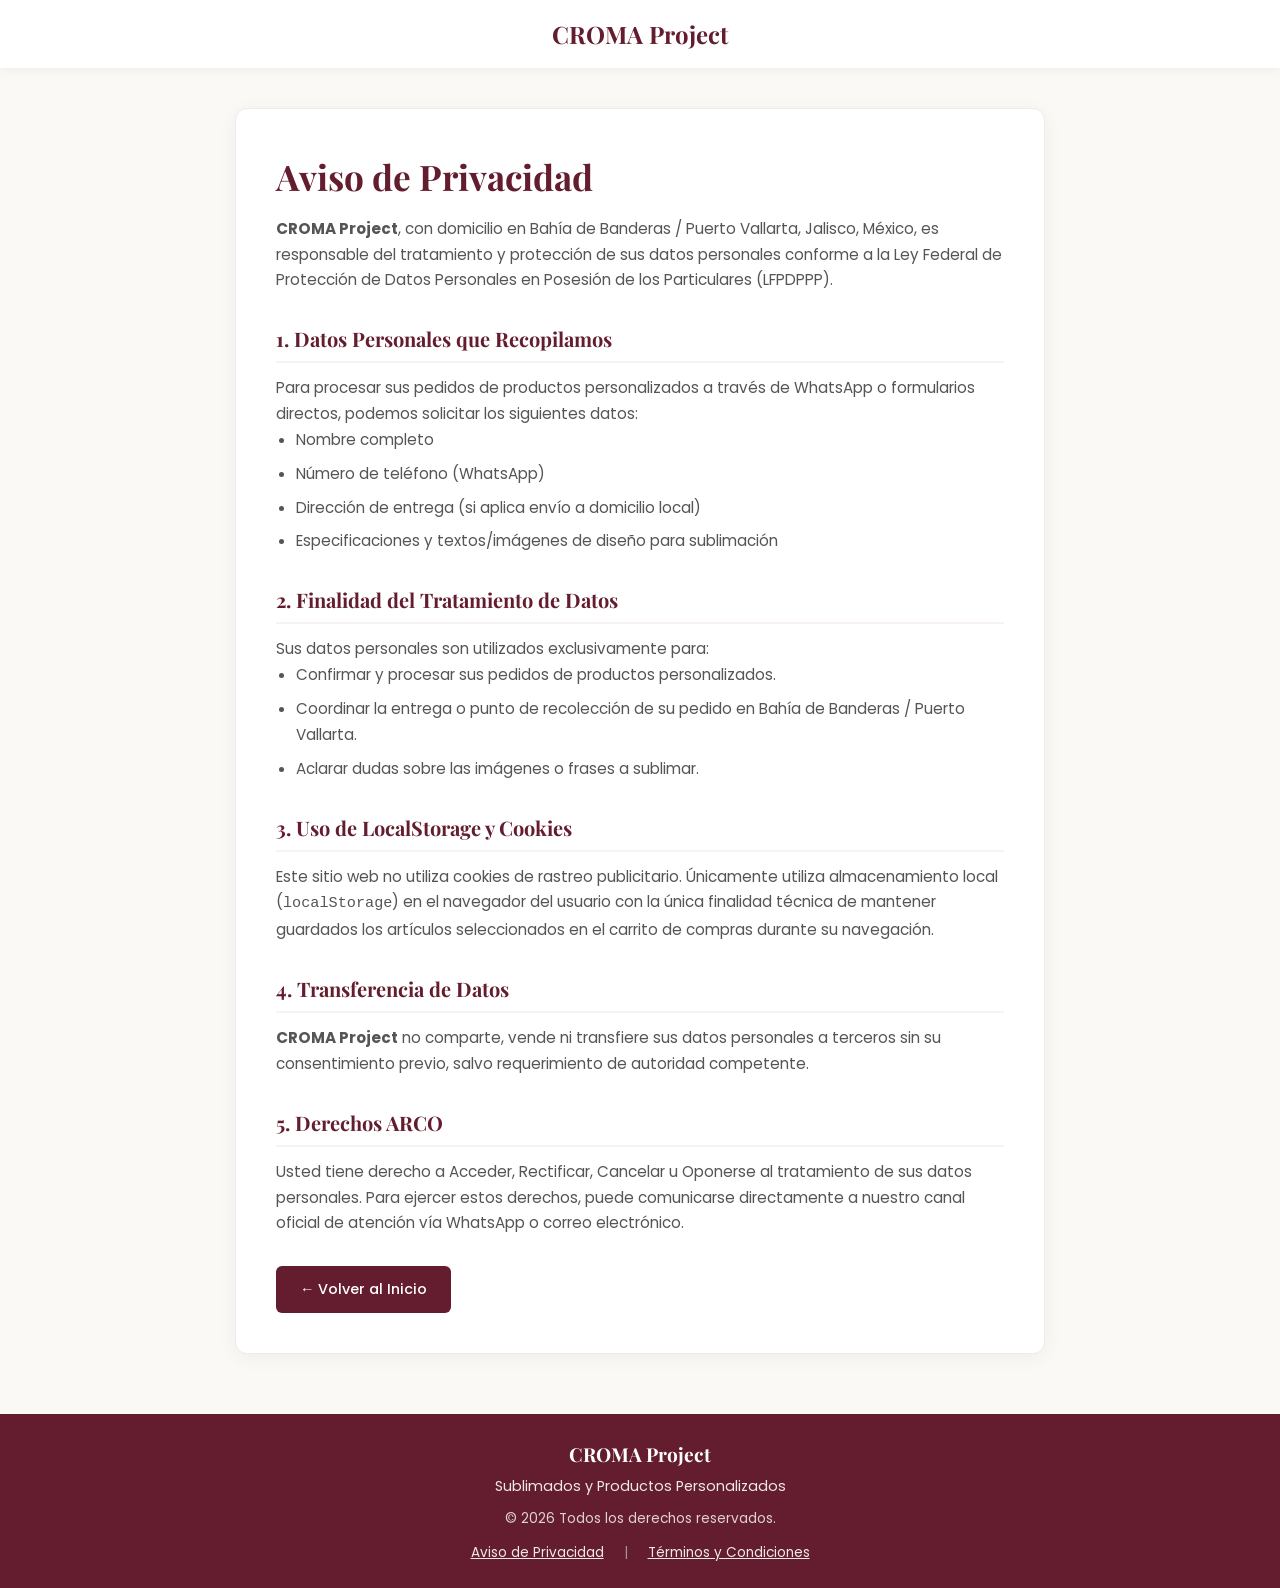
==== aviso-de-privacidad.html @ 40e94e63 "avisos de privacidad, terminos y condiciones" ====
<!DOCTYPE html>
<html lang="es">
<head>
    <meta charset="UTF-8">
    <meta name="viewport" content="width=device-width, initial-scale=1.0">
    <title>Aviso de Privacidad | CROMA Project</title>
    <!-- Google Fonts -->
    <link rel="preconnect" href="https://fonts.googleapis.com">
    <link rel="preconnect" href="https://fonts.gstatic.com" crossorigin>
    <link href="https://fonts.googleapis.com/css2?family=Playfair+Display:wght@600;700&family=Poppins:wght@300;400;500;600&display=swap" rel="stylesheet">
    <link rel="stylesheet" href="assets/css/style.css">
    <style>
        body {
            background-color: #fbf9f6;
            font-family: 'Poppins', sans-serif;
            color: #333333;
            margin: 0;
            padding: 0;
        }

        .header-simple {
            background-color: #ffffff;
            padding: 15px 0;
            box-shadow: 0 2px 10px rgba(0,0,0,0.05);
            text-align: center;
        }

        .header-simple h2 {
            font-family: 'Playfair Display', serif;
            color: #631d2e;
            margin: 0;
            font-size: 1.5rem;
        }

        .legal-wrapper {
            max-width: 850px;
            margin: 40px auto;
            padding: 0 20px;
        }

        .legal-card {
            background: #ffffff;
            border-radius: 12px;
            padding: 40px;
            box-shadow: 0 4px 20px rgba(0, 0, 0, 0.05);
            border: 1px solid #f0eaea;
        }

        .legal-card h1 {
            font-family: 'Playfair Display', serif;
            color: #631d2e;
            font-size: 2.2rem;
            margin-top: 0;
            margin-bottom: 10px;
        }

        .legal-card h3 {
            font-family: 'Playfair Display', serif;
            color: #631d2e;
            font-size: 1.25rem;
            margin-top: 30px;
            margin-bottom: 12px;
            border-bottom: 2px solid #f9f2f3;
            padding-bottom: 6px;
        }

        .legal-card p, .legal-card li {
            font-size: 0.95rem;
            line-height: 1.7;
            color: #555555;
        }

        .legal-card ul {
            padding-left: 20px;
            margin-bottom: 20px;
        }

        .legal-card li {
            margin-bottom: 8px;
        }

        .btn-back {
            display: inline-block;
            margin-top: 30px;
            background-color: #631d2e;
            color: #ffffff;
            padding: 12px 24px;
            border-radius: 6px;
            text-decoration: none;
            font-weight: 500;
            font-size: 0.9rem;
            transition: all 0.3s ease;
        }

        .btn-back:hover {
            background-color: #4a1522;
            transform: translateY(-2px);
            box-shadow: 0 4px 12px rgba(99, 29, 46, 0.2);
        }

        footer {
            background-color: #631d2e;
            color: #ffffff;
            text-align: center;
            padding: 25px 15px;
            margin-top: 60px;
        }
    </style>
</head>
<body>

    <!-- Encabezado -->
    <header class="header-simple">
        <h2>CROMA Project</h2>
    </header>

    <!-- Tarjeta Principal de Contenido Legal -->
    <div class="legal-wrapper">
        <div class="legal-card">
            <h1>Aviso de Privacidad</h1>
            <p><strong>CROMA Project</strong>, con domicilio en Bahía de Banderas / Puerto Vallarta, Jalisco, México, es responsable del tratamiento y protección de sus datos personales conforme a la Ley Federal de Protección de Datos Personales en Posesión de los Particulares (LFPDPPP).</p>

            <h3>1. Datos Personales que Recopilamos</h3>
            <p>Para procesar sus pedidos de productos personalizados a través de WhatsApp o formularios directos, podemos solicitar los siguientes datos:</p>
            <ul>
                <li>Nombre completo</li>
                <li>Número de teléfono (WhatsApp)</li>
                <li>Dirección de entrega (si aplica envío a domicilio local)</li>
                <li>Especificaciones y textos/imágenes de diseño para sublimación</li>
            </ul>

            <h3>2. Finalidad del Tratamiento de Datos</h3>
            <p>Sus datos personales son utilizados exclusivamente para:</p>
            <ul>
                <li>Confirmar y procesar sus pedidos de productos personalizados.</li>
                <li>Coordinar la entrega o punto de recolección de su pedido en Bahía de Banderas / Puerto Vallarta.</li>
                <li>Aclarar dudas sobre las imágenes o frases a sublimar.</li>
            </ul>

            <h3>3. Uso de LocalStorage y Cookies</h3>
            <p>Este sitio web no utiliza cookies de rastreo publicitario. Únicamente utiliza almacenamiento local (<code>localStorage</code>) en el navegador del usuario con la única finalidad técnica de mantener guardados los artículos seleccionados en el carrito de compras durante su navegación.</p>

            <h3>4. Transferencia de Datos</h3>
            <p><strong>CROMA Project</strong> no comparte, vende ni transfiere sus datos personales a terceros sin su consentimiento previo, salvo requerimiento de autoridad competente.</p>

            <h3>5. Derechos ARCO</h3>
            <p>Usted tiene derecho a Acceder, Rectificar, Cancelar u Oponerse al tratamiento de sus datos personales. Para ejercer estos derechos, puede comunicarse directamente a nuestro canal oficial de atención vía WhatsApp o correo electrónico.</p>

            <a href="index.html" class="btn-back">← Volver al Inicio</a>
        </div>
    </div>

    <!-- Pie de página -->
    <footer>
        <div style="max-width: 1200px; margin: 0 auto;">
            <h3 style="margin: 0 0 5px 0; font-family: 'Playfair Display', serif; font-size: 1.2rem; color: #ffffff;">CROMA Project</h3>
            <p style="margin: 0 0 10px 0; font-size: 0.9rem; opacity: 0.9;">Sublimados y Productos Personalizados</p>
            <p style="margin: 0 0 12px 0; font-size: 0.85rem; opacity: 0.8;">© 2026 Todos los derechos reservados.</p>

            <div style="display: flex; justify-content: center; gap: 20px; font-size: 0.85rem;">
                <a href="aviso-de-privacidad.html" style="color: #ffffff; text-decoration: underline; opacity: 0.9;">Aviso de Privacidad</a>
                <span style="opacity: 0.5;">|</span>
                <a href="terminos-y-condiciones.html" style="color: #ffffff; text-decoration: underline; opacity: 0.9;">Términos y Condiciones</a>
            </div>
        </div>
    </footer>

</body>
</html>
---- assets/css/style.css ----
/* RESET BÁSICO Y VARIABLES */
* {
    margin: 0;
    padding: 0;
    box-sizing: border-box;
}

:root {
    --primary-color: #6B1D2F;
    --secondary-color: #F8F5F0;
    --text-color: #2C2C2C;
    --card-bg: #FFFFFF;
    --accent-color: #4A1320;
}

body {
    font-family: 'Poppins', sans-serif;
    background-color: var(--secondary-color);
    color: var(--text-color);
    line-height: 1.6;
    overflow-x: hidden;
}

h1, h2, h3 {
    font-family: 'Playfair Display', serif;
    color: var(--primary-color);
}

/* HEADER */
.main-header {
    background-color: #FFFFFF;
    box-shadow: 0 2px 10px rgba(0, 0, 0, 0.05);
    position: sticky;
    top: 0;
    z-index: 100;
}

.header-container {
    max-width: 1300px;
    margin: 0 auto;
    padding: 12px 20px;
    display: flex;
    justify-content: space-between;
    align-items: center;
}

.logo-img {
    height: 48px;
    width: auto;
}

.main-nav ul {
    display: flex;
    list-style: none;
    gap: 25px;
}

.main-nav a {
    text-decoration: none;
    color: var(--text-color);
    font-weight: 500;
    font-size: 0.95rem;
    transition: color 0.3s;
}

.main-nav a:hover {
    color: var(--primary-color);
}

.header-right {
    display: flex;
    align-items: center;
    gap: 20px;
}

/* BUSCADOR ESTILO AMERICAN EAGLE */
.ae-search-box {
    display: flex;
    align-items: center;
    position: relative;
    border-bottom: 1px solid #777;
    padding: 2px 5px;
}

.ae-search-box .search-icon {
    font-size: 0.85rem;
    color: #555;
    margin-right: 6px;
}

.ae-search-box input {
    border: none;
    background: transparent;
    outline: none;
    font-size: 0.9rem;
    width: 110px;
    transition: width 0.3s ease;
}

.ae-search-box input:focus {
    width: 160px;
}

.btn-cart {
    background-color: var(--primary-color);
    color: #FFFFFF;
    border: none;
    padding: 8px 16px;
    border-radius: 20px;
    cursor: pointer;
    font-weight: 600;
    font-size: 0.85rem;
    transition: background-color 0.3s;
}

.btn-cart:hover {
    background-color: var(--accent-color);
}

/* CARRUSEL HORIZONTAL A PANTALLA COMPLETA */
.banner-carousel {
    position: relative;
    width: 100vw;
    margin-left: calc(-50vw + 50%);
    margin-right: calc(-50vw + 50%);
    background-color: #FAF6F5;
    height: 460px;
    overflow: hidden;
}

.carousel-track-container {
    width: 100%;
    max-width: 1200px; /* Ancho máximo para que no se estire infinito en pantallas grandes */
    margin: 0 auto;
    overflow: hidden;
    position: relative;
}

.carousel-track {
    display: flex;
    transition: transform 0.5s ease-in-out;
    padding: 0;
    margin: 0;
    list-style: none;
}

.carousel-slide {
    min-width: 100%;
    box-sizing: border-box;
    display: flex;
    justify-content: center;
    align-items: center;
}

.carousel-slide img {
    width: 100%;
    height: auto;
    max-height: 480px; /* Controla la altura máxima para que no ocupe toda la pantalla */
    object-fit: contain; /* Muestra la imagen completa sin recortar los bordes */
    display: block;
}

.carousel-arrow {
    position: absolute;
    top: 50%;
    transform: translateY(-50%);
    background: rgba(255, 255, 255, 0.8);
    color: var(--primary-color);
    border: none;
    width: 45px;
    height: 45px;
    border-radius: 50%;
    font-size: 1.2rem;
    cursor: pointer;
    z-index: 10;
    box-shadow: 0 4px 10px rgba(0,0,0,0.15);
    transition: all 0.3s ease;
}

.carousel-arrow:hover {
    background: var(--primary-color);
    color: #FFF;
}

.carousel-arrow.prev { left: 25px; }
.carousel-arrow.next { right: 25px; }

/* BANNER DE FRASE PROMOCIONAL */
.quote-banner {
    text-align: center;
    padding: 40px 20px 20px 20px;
    background-color: var(--secondary-color);
    display: flex;
    justify-content: center;
    align-items: center;
    width: 100%;
}

.quote-container {
    max-width: 1050px;
    width: 100%;
    margin: 0 auto;
}

.quote-serif {
    font-family: 'Playfair Display', serif;
    font-size: 2.1rem;
    font-weight: 600;
    color: var(--primary-color);
    line-height: 1.4;
    margin: 0;
}

.highlight-pink {
    background-color: #FFB3CB;
    color: var(--primary-color);
    padding: 3px 18px;
    border-radius: 25px;
    display: inline-block;
    font-style: italic;
    margin-left: 5px;
}

.quote-handwriting-wrapper {
    margin-top: 15px;
}

.quote-handwriting {
    font-family: 'Caveat', cursive;
    font-size: 3.6rem;
    font-weight: 700;
    color: var(--primary-color);
    position: relative;
    display: inline-block;
    line-height: 1;
}

.underline-brush {
    display: block;
    width: 115%;
    height: 4px;
    background-color: #E85D75;
    border-radius: 4px;
    margin: 6px auto 0 -7.5%;
    transform: rotate(-1.5deg);
}

/* CATÁLOGO DE PRODUCTOS */
.catalog {
    max-width: 1200px;
    margin: 40px auto;
    padding: 0 20px;
}

.catalog h2 {
    text-align: center;
    font-size: 2rem;
    margin-bottom: 30px;
}

.products-grid {
    display: grid;
    grid-template-columns: repeat(auto-fit, minmax(280px, 1fr));
    gap: 30px;
}

.product-card {
    background-color: var(--card-bg);
    border-radius: 12px;
    padding: 20px;
    box-shadow: 0 4px 15px rgba(0, 0, 0, 0.05);
    display: flex;
    flex-direction: column;
    justify-content: space-between;
}

.product-img {
    width: 100%;
    height: 220px;
    object-fit: contain;
    background-color: #F9F9F9;
    padding: 10px;
    border-radius: 8px;
    margin-bottom: 15px;
}

.product-card h3 {
    font-size: 1.1rem;
    margin-bottom: 5px;
}

.product-price {
    font-weight: 600;
    color: var(--primary-color);
    margin-bottom: 15px;
}

.form-group {
    margin-bottom: 10px;
}

.form-group label {
    display: block;
    font-size: 0.8rem;
    margin-bottom: 3px;
}

.form-group select,
.form-group input {
    width: 100%;
    padding: 7px;
    border: 1px solid #DDD;
    border-radius: 6px;
    font-family: inherit;
    font-size: 0.85rem;
}

.btn-add {
    background-color: var(--primary-color);
    color: #FFFFFF;
    border: none;
    padding: 10px;
    border-radius: 6px;
    width: 100%;
    cursor: pointer;
    font-weight: 600;
    margin-top: 10px;
    transition: background-color 0.3s;
}

.btn-add:hover {
    background-color: var(--accent-color);
}

/* SECCIÓN DE BOTONES INFORMATIVOS (FINAL DE PÁGINA) */
.info-buttons-section {
    width: 100%;
    padding: 30px 20px 50px 20px;
    background-color: var(--secondary-color);
    border-top: 1px solid rgba(0, 0, 0, 0.05);
}

.info-buttons-container {
    max-width: 1200px;
    margin: 0 auto;
    display: flex;
    justify-content: center;
    align-items: center;
    gap: 20px;
    flex-wrap: wrap;
}

.info-btn {
    flex: 1;
    min-width: 250px;
    max-width: 380px;
    background-color: #F8F8F8;
    border: 1px solid #EAEAEA;
    border-radius: 10px;
    padding: 16px 20px;
    display: flex;
    align-items: center;
    justify-content: center;
    gap: 12px;
    text-decoration: none;
    color: #222222;
    font-family: 'Poppins', sans-serif;
    font-size: 0.92rem;
    font-weight: 600;
    box-shadow: 0 2px 5px rgba(0,0,0,0.02);
    transition: all 0.3s ease;
}

.info-btn:hover {
    background-color: #FFFFFF;
    border-color: var(--primary-color);
    box-shadow: 0 4px 12px rgba(0,0,0,0.08);
    transform: translateY(-2px);
    color: var(--primary-color);
}

.info-btn .btn-icon {
    font-size: 1.2rem;
}

/* MODAL Y TOAST */
.modal {
    display: none;
    position: fixed;
    top: 0; left: 0; width: 100%; height: 100%;
    background-color: rgba(0, 0, 0, 0.5);
    justify-content: center; align-items: center;
    z-index: 1000;
}

.modal-content {
    background-color: #FFFFFF;
    padding: 30px;
    border-radius: 12px;
    width: 90%; max-width: 500px;
    position: relative;
    max-height: 80vh; overflow-y: auto;
}

.close-btn {
    position: absolute; top: 15px; right: 20px;
    font-size: 1.5rem; cursor: pointer;
}

.cart-item {
    display: flex; justify-content: space-between; align-items: center;
    padding: 10px 0; border-bottom: 1px solid #EEE;
}

.btn-remove {
    background-color: #E74C3C; color: white; border: none;
    padding: 4px 8px; border-radius: 4px; cursor: pointer;
}

.cart-total { margin: 20px 0; text-align: right; }

.btn-whatsapp {
    background-color: #25D366; color: white; border: none;
    width: 100%; padding: 12px; border-radius: 6px;
    font-weight: 600; cursor: pointer; font-size: 1rem;
}

.toast {
    visibility: hidden; min-width: 280px;
    background-color: var(--primary-color); color: #fff;
    text-align: center; border-radius: 8px; padding: 14px 20px;
    position: fixed; z-index: 2000; right: 20px; bottom: 30px;
    font-size: 0.95rem; font-weight: 600;
    box-shadow: 0 4px 12px rgba(0,0,0,0.2); opacity: 0;
    transition: all 0.3s ease;
}

.toast.show { visibility: visible; opacity: 1; bottom: 40px; }

/* FOOTER */
.main-footer {
    background-color: var(--primary-color);
    color: #FFFFFF; text-align: center;
    padding: 25px 20px;
}

.main-footer h3 { color: #FFFFFF; margin-bottom: 5px; }

/* RESPONSIVO */
@media (max-width: 850px) {
    .quote-serif { font-size: 1.5rem; }
    .quote-handwriting { font-size: 2.8rem; }
    .info-buttons-container { flex-direction: column; gap: 12px; }
    .info-btn { width: 100%; max-width: 100%; }
}
@media (max-width: 850px) {
    .product-detail-layout {
        grid-template-columns: 1fr !important;
    }
}
/* ===================================================
   SECCIÓN DE PREGUNTAS FRECUENTES (FAQ)
   =================================================== */
.faq-wrapper-page {
    max-width: 800px;
    margin: 40px auto;
    padding: 0 20px;
    min-height: 55vh;
}

.faq-page-title {
    font-family: 'Playfair Display', serif;
    color: var(--primary-color);
    font-size: 2.2rem;
    font-weight: 700;
    margin-bottom: 30px;
    text-align: center;
}

.faq-accordion-container {
    display: flex;
    flex-direction: column;
    gap: 14px;
}

.faq-accordion-card {
    border: 1px solid #E2E2E2;
    border-radius: 8px;
    overflow: hidden;
    background-color: var(--card-bg);
    box-shadow: 0 2px 6px rgba(0, 0, 0, 0.03);
    transition: border-color 0.3s ease;
}

.faq-accordion-btn {
    width: 100%;
    padding: 18px 22px;
    background: var(--card-bg);
    border: none;
    display: flex;
    justify-content: space-between;
    align-items: center;
    font-family: 'Poppins', sans-serif;
    font-size: 0.98rem;
    font-weight: 600;
    color: var(--text-color);
    text-align: left;
    cursor: pointer;
    transition: background-color 0.2s ease;
}

.faq-accordion-btn:hover {
    background-color: #FAF8F5;
}

.faq-accordion-icon {
    font-size: 1.3rem;
    font-weight: bold;
    color: var(--primary-color);
    transition: transform 0.3s ease;
    margin-left: 10px;
}

.faq-accordion-body {
    max-height: 0;
    overflow: hidden;
    transition: max-height 0.3s ease, padding 0.3s ease;
    background-color: #FAF8F5;
    padding: 0 22px;
}

.faq-accordion-body p {
    margin: 15px 0;
    color: #555555;
    line-height: 1.6;
    font-size: 0.92rem;
}

/* Estado cuando la pregunta está abierta */
.faq-accordion-card.active {
    border-color: var(--primary-color);
}

.faq-accordion-card.active .faq-accordion-icon {
    transform: rotate(90deg);
}

.faq-accordion-card.active .faq-accordion-body {
    max-height: 300px;
    border-top: 1px solid #EAEAEA;
}
/* ===================================================
   ADAPTACIÓN RESPONSIVA PARA CELULARES (MOBILE)
   =================================================== */
@media (max-width: 768px) {
    /* Evitar que cualquier elemento cause scroll horizontal en el celular */
    html, body {
    padding-top: 130px; /* Compensa la altura del header en escritorio */
}

/* Ajuste de espacio superior para dispositivos móviles */
@media (max-width: 768px) {
    body {
        padding-top: 155px; /* Compensa la altura del header adaptado en celular */
    }
}
    .main-header {
    background-color: #FFFFFF;
    box-shadow: 0 2px 10px rgba(0, 0, 0, 0.08);
    position: fixed; /* Cambiado de sticky a fixed para asegurar fijación total */
    top: 0;
    left: 0;
    width: 100%;
    z-index: 1000;
}

    .header-container {
        flex-direction: column;
        align-items: center;
        gap: 12px;
        padding: 10px 15px;
        width: 100%;
    }

    .logo-img {
        height: 40px; /* Reducir un poco el tamaño del logo en celular */
    }

    .main-nav {
        width: 100%;
    }

    .main-nav ul {
        justify-content: center;
        gap: 15px;
        padding: 0;
        margin: 0;
    }

    .main-nav a {
        font-size: 0.88rem;
    }

    .header-right {
        width: 100%;
        justify-content: space-between;
        gap: 10px;
        padding-top: 5px;
        border-top: 1px solid #F0F0F0;
    }

    .ae-search-box {
        flex: 1;
        max-width: 200px;
    }

    .ae-search-box input {
        width: 100% !important; /* Para que encaje dinámicamente sin salirse */
        font-size: 0.85rem;
    }

    .btn-cart {
        padding: 6px 14px;
        font-size: 0.8rem;
        white-space: nowrap; /* Evita que el texto del carrito se rompa en 2 líneas */
    }
}
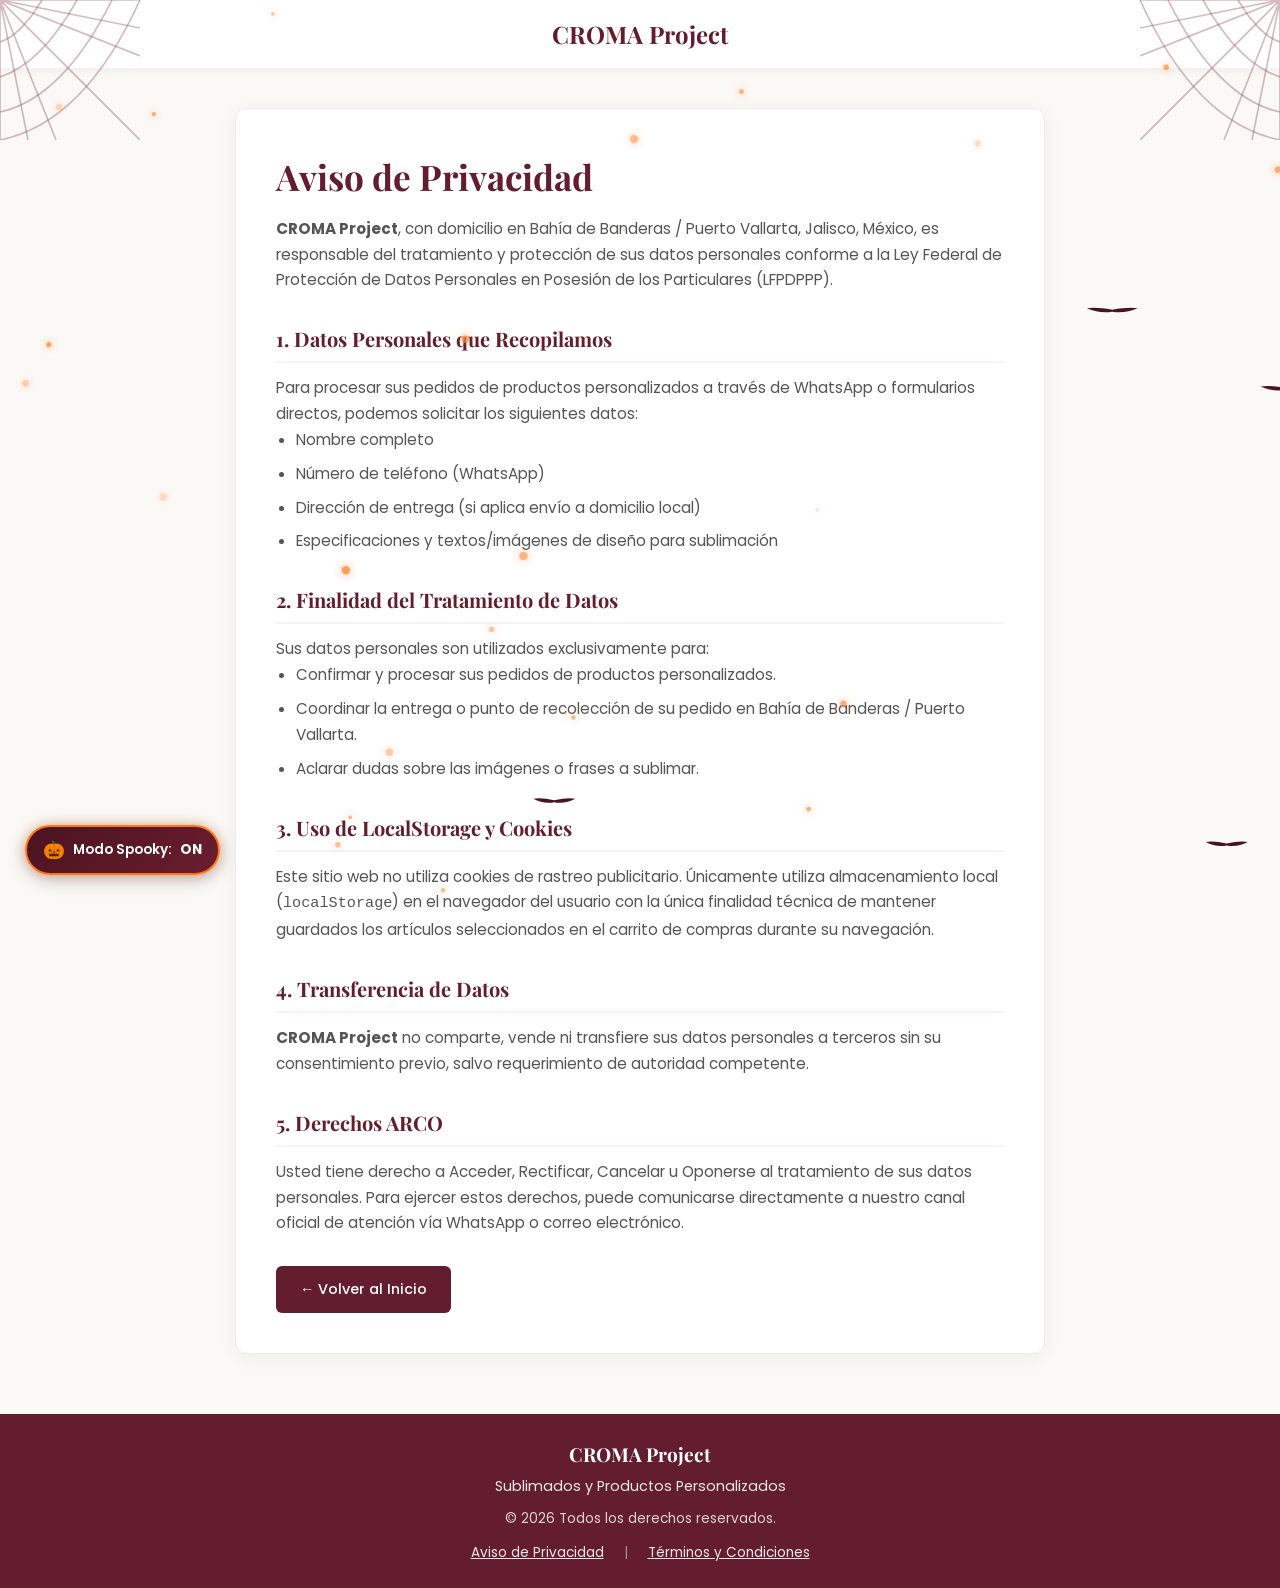
==== commit ba247095: "cambios para halloween" ====
--- a/aviso-de-privacidad.html
+++ b/aviso-de-privacidad.html
@@ -9,6 +9,7 @@
     <link rel="preconnect" href="https://fonts.gstatic.com" crossorigin>
     <link href="https://fonts.googleapis.com/css2?family=Playfair+Display:wght@600;700&family=Poppins:wght@300;400;500;600&display=swap" rel="stylesheet">
     <link rel="stylesheet" href="assets/css/style.css">
+    <link rel="stylesheet" href="assets/css/halloween.css">
     <style>
         body {
             background-color: #fbf9f6;
@@ -164,6 +165,6 @@
             </div>
         </div>
     </footer>
-
+    <script src="./assets/js/halloween.js" defer></script>
 </body>
 </html>
--- a/assets/css/style.css
+++ b/assets/css/style.css
@@ -73,7 +73,7 @@
     gap: 20px;
 }
 
-/* BUSCADOR ESTILO AMERICAN EAGLE */
+/* BUSCADOR */
 .ae-search-box {
     display: flex;
     align-items: center;
@@ -156,7 +156,7 @@
     width: 100%;
     height: auto;
     max-height: 480px; /* Controla la altura máxima para que no ocupe toda la pantalla */
-    object-fit: contain; /* Muestra la imagen completa sin recortar los bordes */
+    object-fit: contain; 
     display: block;
 }
 
@@ -315,6 +315,56 @@
     font-size: 0.85rem;
 }
 
+/* Controles de personalización: realce en el vino de la marca. */
+.product-detail-layout .form-group select,
+.product-detail-layout .form-group input,
+.product-detail-layout .customizer-control {
+    box-sizing: border-box;
+    width: 100%;
+    padding: 10px 14px;
+    border: 1px solid #d8c9c8;
+    border-radius: 8px;
+    background-color: #faf8f5;
+    color: var(--text-color);
+    font: inherit;
+    font-size: 0.9rem;
+    box-shadow: 0 2px 5px rgba(74, 19, 32, 0.06);
+    transition: transform 0.3s ease, border-color 0.3s ease, box-shadow 0.3s ease, background-color 0.3s ease;
+}
+
+.product-detail-layout .customizer-control {
+    min-height: 44px;
+}
+
+.product-detail-layout textarea.customizer-control {
+    min-height: 110px;
+    resize: vertical;
+}
+
+.product-detail-layout .form-group select:not(:disabled):hover,
+.product-detail-layout .form-group input:hover,
+.product-detail-layout .customizer-control:hover {
+    border-color: var(--primary-color);
+    background-color: #fff;
+    box-shadow: 0 6px 16px rgba(107, 29, 47, 0.14);
+}
+
+.product-detail-layout .form-group select:not(:disabled):focus,
+.product-detail-layout .form-group input:focus,
+.product-detail-layout .customizer-control:focus {
+    transform: translateY(-3px);
+    border-color: var(--primary-color);
+    background-color: #fff;
+    outline: 2px solid rgba(107, 29, 47, 0.18);
+    outline-offset: 2px;
+    box-shadow: 0 8px 18px rgba(107, 29, 47, 0.16);
+}
+
+.product-detail-layout .form-group select:disabled {
+    cursor: not-allowed;
+    opacity: 0.65;
+}
+
 .btn-add {
     background-color: var(--primary-color);
     color: #FFFFFF;
@@ -332,6 +382,60 @@
     background-color: var(--accent-color);
 }
 
+.btn-add-to-cart {
+    position: relative;
+    display: inline-block;
+    width: 100%;
+    height: 50px;
+    padding: 12px 24px;
+    overflow: hidden;
+    background-color: var(--primary-color);
+    color: #FFFFFF;
+    font-size: 1rem;
+    text-align: center;
+    border-radius: 100px;
+    box-shadow: 0 0 0 2px rgba(107, 29, 47, 0.12);
+    transition: all 0.6s cubic-bezier(0.23, 1, 0.32, 1);
+}
+
+.btn-add-to-cart:hover {
+    background-color: var(--primary-color);
+    box-shadow: 0 0 0 5px rgba(107, 29, 47, 0.38);
+}
+
+.btn-add-to-cart .text {
+    position: relative;
+    z-index: 1;
+}
+
+.btn-add-to-cart .animation-circle {
+    position: absolute;
+    top: 50%;
+    left: 50%;
+    width: 20px;
+    height: 20px;
+    background-color: var(--accent-color);
+    border-radius: 50%;
+    opacity: 0;
+    transform: translate(-50%, -50%);
+    transition: all 0.8s cubic-bezier(0.23, 1, 0.32, 1);
+}
+
+.btn-add-to-cart:hover .animation-circle {
+    width: 200%;
+    height: 200%;
+    opacity: 1;
+}
+
+.btn-add-to-cart:focus-visible {
+    outline: 2px solid var(--primary-color);
+    outline-offset: 3px;
+}
+
+.btn-add-to-cart:active {
+    transform: scale(0.95);
+}
+
 /* SECCIÓN DE BOTONES INFORMATIVOS (FINAL DE PÁGINA) */
 .info-buttons-section {
     width: 100%;
@@ -354,9 +458,11 @@
     flex: 1;
     min-width: 250px;
     max-width: 380px;
-    background-color: #F8F8F8;
-    border: 1px solid #EAEAEA;
-    border-radius: 10px;
+    background:
+        linear-gradient(#FFFFFF, #FFFFFF) padding-box,
+        linear-gradient(to bottom right, var(--primary-color) 0%, rgba(107, 29, 47, 0) 60%) border-box;
+    border: 2px solid transparent;
+    border-radius: 15px;
     padding: 16px 20px;
     display: flex;
     align-items: center;
@@ -372,11 +478,32 @@
 }
 
 .info-btn:hover {
-    background-color: #FFFFFF;
-    border-color: var(--primary-color);
-    box-shadow: 0 4px 12px rgba(0,0,0,0.08);
+    background:
+        linear-gradient(#FFFFFF, #FFFFFF) padding-box,
+        linear-gradient(to bottom right, var(--primary-color) 0%, rgba(107, 29, 47, 0) 60%) border-box;
     transform: translateY(-2px);
     color: var(--primary-color);
+}
+
+.info-btn:hover,
+.info-btn:focus-visible {
+    animation: info-btn-outline-pulse 1.2s ease-in-out infinite;
+}
+
+@keyframes info-btn-outline-pulse {
+    0%, 100% {
+        box-shadow: 0 0 0 0 rgba(107, 29, 47, 0.16);
+    }
+    50% {
+        box-shadow: 0 0 0 5px rgba(107, 29, 47, 0.32);
+    }
+}
+
+@media (prefers-reduced-motion: reduce) {
+    .info-btn:hover,
+    .info-btn:focus-visible {
+        animation: none;
+    }
 }
 
 .info-btn .btn-icon {
@@ -458,9 +585,7 @@
         grid-template-columns: 1fr !important;
     }
 }
-/* ===================================================
-   SECCIÓN DE PREGUNTAS FRECUENTES (FAQ)
-   =================================================== */
+/* SECCIÓN DE PREGUNTAS FRECUENTES (FAQ)*/
 .faq-wrapper-page {
     max-width: 800px;
     margin: 40px auto;
@@ -552,18 +677,14 @@
 /* ===================================================
    ADAPTACIÓN RESPONSIVA PARA CELULARES (MOBILE)
    =================================================== */
-@media (max-width: 768px) {
+@media (max-width: 500px) {
     /* Evitar que cualquier elemento cause scroll horizontal en el celular */
     html, body {
-    padding-top: 130px; /* Compensa la altura del header en escritorio */
+    padding-top: 65px; /* Compensa la altura del header en escritorio */
 }
 
 /* Ajuste de espacio superior para dispositivos móviles */
-@media (max-width: 768px) {
-    body {
-        padding-top: 155px; /* Compensa la altura del header adaptado en celular */
-    }
-}
+
     .main-header {
     background-color: #FFFFFF;
     box-shadow: 0 2px 10px rgba(0, 0, 0, 0.08);
@@ -624,4 +745,4 @@
         font-size: 0.8rem;
         white-space: nowrap; /* Evita que el texto del carrito se rompa en 2 líneas */
     }
-}+}
--- a/assets/css/halloween.css
+++ b/assets/css/halloween.css
@@ -0,0 +1,403 @@
+/* ==========================================================================
+   CROMA PROJECT - TEMA HALLOWEEN INTERMEDIO MÍSTICO ("Gothic Wine Halloween")
+   Conserva 100% los colores principales (Vino Tinto #6B1D2F y Crema #F8F5F0)
+   incorporando acentos calabaza, niebla mística y detalles góticos elegantes.
+   ========================================================================== */
+
+:root {
+    --spooky-orange: #FF7518;
+    --spooky-orange-soft: rgba(255, 117, 24, 0.15);
+    --spooky-amber: #FFA726;
+    --spooky-glow: 0 0 18px rgba(255, 117, 24, 0.45);
+    --spooky-wine-glow: 0 0 18px rgba(107, 29, 47, 0.5);
+    --spooky-dark: #240a15;
+}
+/* --------------------------------------------------------------------------
+   1. TELARAÑAS VECTORIALES DE ESQUINA (POINTER-EVENTS: NONE)
+   -------------------------------------------------------------------------- */
+.spooky-web-top-left,
+.spooky-web-top-right {
+    position: fixed;
+    top: 0;
+    width: 140px;
+    height: 140px;
+    z-index: 99;
+    pointer-events: none;
+    opacity: 0.75;
+    transition: opacity 0.3s ease;
+}
+
+.spooky-web-top-left {
+    left: 0;
+    background: url("data:image/svg+xml,%3Csvg xmlns='http://www.w3.org/2000/svg' viewBox='0 0 100 100' fill='none' stroke='%236B1D2F' stroke-width='1.2' stroke-opacity='0.4'%3E%3Cpath d='M0 0 L100 0 M0 0 L0 100 M0 0 L100 100 M0 0 L40 100 M0 0 L100 40 M0 0 L20 100 M0 0 L100 20'/%3E%3Cpath d='M0 30 Q 15 25, 30 0'/%3E%3Cpath d='M0 55 Q 30 45, 55 0'/%3E%3Cpath d='M0 80 Q 45 70, 80 0'/%3E%3Cpath d='M0 100 Q 60 88, 100 0'/%3E%3C/svg%3E") no-repeat top left;
+    background-size: contain;
+}
+
+.spooky-web-top-right {
+    right: 0;
+    transform: scaleX(-1);
+    background: url("data:image/svg+xml,%3Csvg xmlns='http://www.w3.org/2000/svg' viewBox='0 0 100 100' fill='none' stroke='%236B1D2F' stroke-width='1.2' stroke-opacity='0.4'%3E%3Cpath d='M0 0 L100 0 M0 0 L0 100 M0 0 L100 100 M0 0 L40 100 M0 0 L100 40 M0 0 L20 100 M0 0 L100 20'/%3E%3Cpath d='M0 30 Q 15 25, 30 0'/%3E%3Cpath d='M0 55 Q 30 45, 55 0'/%3E%3Cpath d='M0 80 Q 45 70, 80 0'/%3E%3Cpath d='M0 100 Q 60 88, 100 0'/%3E%3C/svg%3E") no-repeat top left;
+    background-size: contain;
+}
+
+/* --------------------------------------------------------------------------
+   2. ENCABEZADO Y LOGO
+   -------------------------------------------------------------------------- */
+.main-header {
+    border-bottom: 2px solid rgba(107, 29, 47, 0.12);
+    position: sticky;
+    top: 0;
+    background: rgba(255, 255, 255, 0.96) !important;
+    backdrop-filter: blur(8px);
+}
+
+.logo {
+    position: relative;
+    display: inline-flex;
+    align-items: center;
+}
+
+/* Pequeño sombrero o calabacita mística flotando sobre el logo */
+.logo::after {
+    content: "🎃";
+    position: absolute;
+    top: -8px;
+    right: -14px;
+    font-size: 1.15rem;
+    filter: drop-shadow(0 2px 4px rgba(255, 117, 24, 0.5));
+    animation: spooky-pumpkin-hover 3s ease-in-out infinite alternate;
+}
+
+@keyframes spooky-pumpkin-hover {
+    0% { transform: translateY(0) rotate(-6deg); }
+    100% { transform: translateY(-4px) rotate(8deg); }
+}
+
+/* --------------------------------------------------------------------------
+   3. BOTÓN DE CARRITO TEMÁTICO
+   -------------------------------------------------------------------------- */
+.btn-cart {
+    background: linear-gradient(135deg, var(--primary-color) 0%, #8A253C 100%) !important;
+    box-shadow: 0 3px 12px rgba(107, 29, 47, 0.35);
+    position: relative;
+    overflow: visible;
+    transition: all 0.3s cubic-bezier(0.175, 0.885, 0.32, 1.275) !important;
+}
+
+.btn-cart:hover {
+    box-shadow: var(--spooky-glow), 0 4px 15px rgba(107, 29, 47, 0.45) !important;
+    transform: translateY(-2px) scale(1.03);
+}
+
+/* --------------------------------------------------------------------------
+   4. BUSCADOR CON RESPLANDOR DE VELA
+   -------------------------------------------------------------------------- */
+.ae-search-box {
+    border-bottom: 1.5px solid rgba(107, 29, 47, 0.4) !important;
+    transition: all 0.3s ease;
+}
+
+.ae-search-box:focus-within {
+    border-bottom-color: var(--spooky-orange) !important;
+    box-shadow: 0 4px 10px rgba(255, 117, 24, 0.25);
+}
+
+.ae-search-box .search-icon {
+    transition: transform 0.3s ease;
+}
+
+.ae-search-box:focus-within .search-icon {
+    transform: rotate(20deg) scale(1.15);
+}
+
+/* --------------------------------------------------------------------------
+   5. CARRUSEL CON NIEBLA SUAVE Y FLECHAS CALABAZA
+   -------------------------------------------------------------------------- */
+.banner-carousel {
+    position: relative;
+    background: radial-gradient(circle at center, #FAF6F5 0%, #F3ECE8 100%) !important;
+}
+
+.carousel-arrow {
+    background: rgba(255, 255, 255, 0.9) !important;
+    color: var(--primary-color) !important;
+    box-shadow: 0 4px 12px rgba(107, 29, 47, 0.2) !important;
+    border: 1px solid rgba(255, 117, 24, 0.2) !important;
+}
+
+.carousel-arrow:hover {
+    background: var(--primary-color) !important;
+    color: #FFF !important;
+    box-shadow: 0 0 16px rgba(255, 117, 24, 0.6) !important;
+    border-color: var(--spooky-orange) !important;
+}
+
+/* --------------------------------------------------------------------------
+   6. BANNER DE FRASE "Y SI ALGUIEN DICE..." - VERSIÓN HALLOWEEN
+   -------------------------------------------------------------------------- */
+.quote-banner {
+    position: relative;
+    overflow: hidden;
+}
+
+.quote-serif {
+    position: relative;
+    z-index: 2;
+}
+
+.highlight-pink {
+    background: linear-gradient(135deg, #7A1F35 0%, #B83A4B 50%, #FF7518 100%) !important;
+    color: #FFFFFF !important;
+    text-shadow: 0 1px 4px rgba(0, 0, 0, 0.3);
+    box-shadow: 0 4px 15px rgba(255, 117, 24, 0.3);
+    border-radius: 25px;
+    padding: 4px 22px !important;
+    display: inline-block;
+    transition: transform 0.3s ease;
+}
+
+.highlight-pink:hover {
+    transform: scale(1.04) rotate(-1deg);
+    box-shadow: var(--spooky-glow);
+}
+
+.quote-handwriting {
+    text-shadow: 2px 2px 8px rgba(107, 29, 47, 0.2);
+    position: relative;
+}
+
+.quote-handwriting::after {
+    content: " 🦇";
+    font-size: 2.2rem;
+    vertical-align: middle;
+    animation: bat-wiggle 2.5s ease-in-out infinite alternate;
+    display: inline-block;
+}
+
+@keyframes bat-wiggle {
+    0% { transform: translateY(0) rotate(-5deg); }
+    100% { transform: translateY(-6px) rotate(10deg); }
+}
+
+.underline-brush {
+    background: linear-gradient(90deg, #E85D75 0%, var(--spooky-orange) 100%) !important;
+    box-shadow: 0 2px 8px rgba(255, 117, 24, 0.4);
+}
+
+/* --------------------------------------------------------------------------
+   7. SECCIÓN DE PRODUCTOS & TARJETAS SPOOKY
+   -------------------------------------------------------------------------- */
+.catalog h2 {
+    position: relative;
+    display: inline-block;
+    left: 50%;
+    transform: translateX(-50%);
+}
+
+.catalog h2::before {
+    content: "🕯️ ";
+    font-size: 1.6rem;
+    vertical-align: middle;
+}
+
+.catalog h2::after {
+    content: " 🕸️";
+    font-size: 1.6rem;
+    vertical-align: middle;
+}
+
+.product-card {
+    position: relative;
+    border: 1px solid rgba(107, 29, 47, 0.08);
+    transition: all 0.35s cubic-bezier(0.25, 0.8, 0.25, 1) !important;
+    overflow: hidden;
+}
+
+.product-card::before {
+    content: "🎃 Spooky Pick";
+    position: absolute;
+    top: 14px;
+    right: 14px;
+    background: linear-gradient(135deg, var(--primary-color) 0%, var(--spooky-orange) 100%);
+    color: #FFFFFF;
+    font-size: 0.68rem;
+    font-weight: 700;
+    letter-spacing: 0.5px;
+    padding: 3px 10px;
+    border-radius: 20px;
+    box-shadow: 0 2px 8px rgba(255, 117, 24, 0.35);
+    z-index: 5;
+    pointer-events: none;
+    transition: transform 0.3s ease;
+}
+
+.product-card:hover {
+    transform: translateY(-6px);
+    box-shadow: 0 12px 30px rgba(107, 29, 47, 0.16), 0 0 16px rgba(255, 117, 24, 0.2) !important;
+    border-color: rgba(255, 117, 24, 0.4);
+}
+
+.product-card:hover::before {
+    transform: scale(1.08);
+    box-shadow: 0 0 12px rgba(255, 117, 24, 0.6);
+}
+
+.product-card:hover .product-img {
+    transform: scale(1.03);
+    transition: transform 0.4s ease;
+}
+
+/* Botón Personalizar con fuego de calabaza */
+.btn-add {
+    background: linear-gradient(135deg, var(--primary-color) 0%, #8A253C 100%) !important;
+    position: relative;
+    overflow: hidden;
+    transition: all 0.3s ease !important;
+}
+
+.btn-add:hover {
+    background: linear-gradient(135deg, #8A253C 0%, var(--spooky-orange) 100%) !important;
+    box-shadow: 0 4px 15px rgba(255, 117, 24, 0.4) !important;
+    transform: translateY(-2px);
+}
+
+/* --------------------------------------------------------------------------
+   8. BOTONES INFORMATIVOS (WHATSAPP, PREGUNTAS, CATÁLOGO)
+   -------------------------------------------------------------------------- */
+.info-btn {
+    border: 2px solid rgba(107, 29, 47, 0.15) !important;
+    box-shadow: 0 4px 15px rgba(107, 29, 47, 0.05) !important;
+}
+
+.info-btn:hover {
+    border-color: var(--spooky-orange) !important;
+    box-shadow: 0 6px 20px rgba(255, 117, 24, 0.25) !important;
+    transform: translateY(-3px) scale(1.01);
+}
+
+/* --------------------------------------------------------------------------
+   9. NOTIFICACIÓN TOAST CON RESPLANDOR
+   -------------------------------------------------------------------------- */
+.toast {
+    background: linear-gradient(135deg, #4A1320 0%, #6B1D2F 70%, var(--spooky-orange) 100%) !important;
+    border: 1px solid rgba(255, 117, 24, 0.5) !important;
+    box-shadow: 0 8px 24px rgba(0, 0, 0, 0.3), var(--spooky-glow) !important;
+}
+
+/* --------------------------------------------------------------------------
+   10. MODAL DEL CARRITO CON DETALLES DE TEMPORADA
+   -------------------------------------------------------------------------- */
+.modal-content {
+    border: 2px solid rgba(107, 29, 47, 0.2);
+    box-shadow: 0 15px 40px rgba(0, 0, 0, 0.3), 0 0 20px rgba(107, 29, 47, 0.15);
+}
+
+.modal-content h2::before {
+    content: "🎃 ";
+}
+
+/* --------------------------------------------------------------------------
+   11. MURCIÉLAGOS FLOTANTES DE FONDO (CANVAS / PARTICULAS)
+   -------------------------------------------------------------------------- */
+#spooky-particles-canvas {
+    position: fixed;
+    top: 0;
+    left: 0;
+    width: 100vw;
+    height: 100vh;
+    pointer-events: none;
+    z-index: 10;
+}
+
+/* --------------------------------------------------------------------------
+   12. BOTÓN INTERACTIVO FLOTANTE: "MODO SPOOKY" (TOGGLE)
+   -------------------------------------------------------------------------- */
+.spooky-toggle-btn {
+    position: fixed;
+    bottom: 25px;
+    left: 25px;
+    z-index: 999;
+    background: linear-gradient(135deg, #4A1320 0%, #6B1D2F 100%);
+    color: #FFFFFF;
+    border: 2px solid var(--spooky-orange);
+    padding: 10px 16px;
+    border-radius: 50px;
+    font-size: 0.85rem;
+    font-family: 'Poppins', sans-serif;
+    font-weight: 600;
+    cursor: pointer;
+    display: flex;
+    align-items: center;
+    gap: 8px;
+    box-shadow: 0 4px 18px rgba(0, 0, 0, 0.25), 0 0 12px rgba(255, 117, 24, 0.35);
+    transition: all 0.3s ease;
+}
+
+.spooky-toggle-btn:hover {
+    transform: translateY(-3px) scale(1.05);
+    box-shadow: 0 6px 22px rgba(0, 0, 0, 0.3), var(--spooky-glow);
+}
+
+.spooky-toggle-btn .toggle-icon {
+    font-size: 1.1rem;
+    animation: spooky-pumpkin-hover 2.5s ease-in-out infinite alternate;
+}
+
+/* Estilo cuando el usuario desactiva el modo */
+body.spooky-off .spooky-web-top-left,
+body.spooky-off .spooky-web-top-right,
+body.spooky-off #spooky-particles-canvas,
+body.spooky-off .product-card::before,
+body.spooky-off .logo::after {
+    display: none !important;
+}
+
+/* --------------------------------------------------------------------------
+   13. DETALLES DE HALLOWEEN EN PÁGINA DE PRODUCTO Y PERSONALIZADOR
+   -------------------------------------------------------------------------- */
+.product-detail-layout .form-group select:not(:disabled):focus,
+.product-detail-layout .form-group input:focus,
+.product-detail-layout .customizer-control:focus {
+    border-color: var(--spooky-orange) !important;
+    outline: 2px solid rgba(255, 117, 24, 0.3) !important;
+    box-shadow: 0 0 14px rgba(255, 117, 24, 0.25) !important;
+}
+
+.btn-add-to-cart {
+    background: linear-gradient(135deg, var(--primary-color) 0%, #8A253C 100%) !important;
+    box-shadow: 0 0 0 2px rgba(107, 29, 47, 0.12), 0 4px 15px rgba(107, 29, 47, 0.25) !important;
+}
+
+.btn-add-to-cart:hover {
+    box-shadow: 0 0 0 4px rgba(255, 117, 24, 0.35), var(--spooky-glow) !important;
+    transform: translateY(-2px);
+}
+
+#prev-gallery-btn,
+#next-gallery-btn {
+    background: var(--primary-color) !important;
+    box-shadow: 0 2px 8px rgba(107, 29, 47, 0.3) !important;
+    transition: all 0.3s ease !important;
+}
+
+#prev-gallery-btn:hover,
+#next-gallery-btn:hover {
+    background: var(--spooky-orange) !important;
+    box-shadow: 0 0 12px rgba(255, 117, 24, 0.6) !important;
+    transform: translateY(-50%) scale(1.1) !important;
+}
+
+/* Responsive adjustments */
+@media (max-width: 768px) {
+    .spooky-web-top-left,
+    .spooky-web-top-right {
+        width: 80px;
+        height: 80px;
+    }
+    .spooky-toggle-btn {
+        bottom: 15px;
+        left: 15px;
+        padding: 8px 12px;
+        font-size: 0.75rem;
+    }
+}
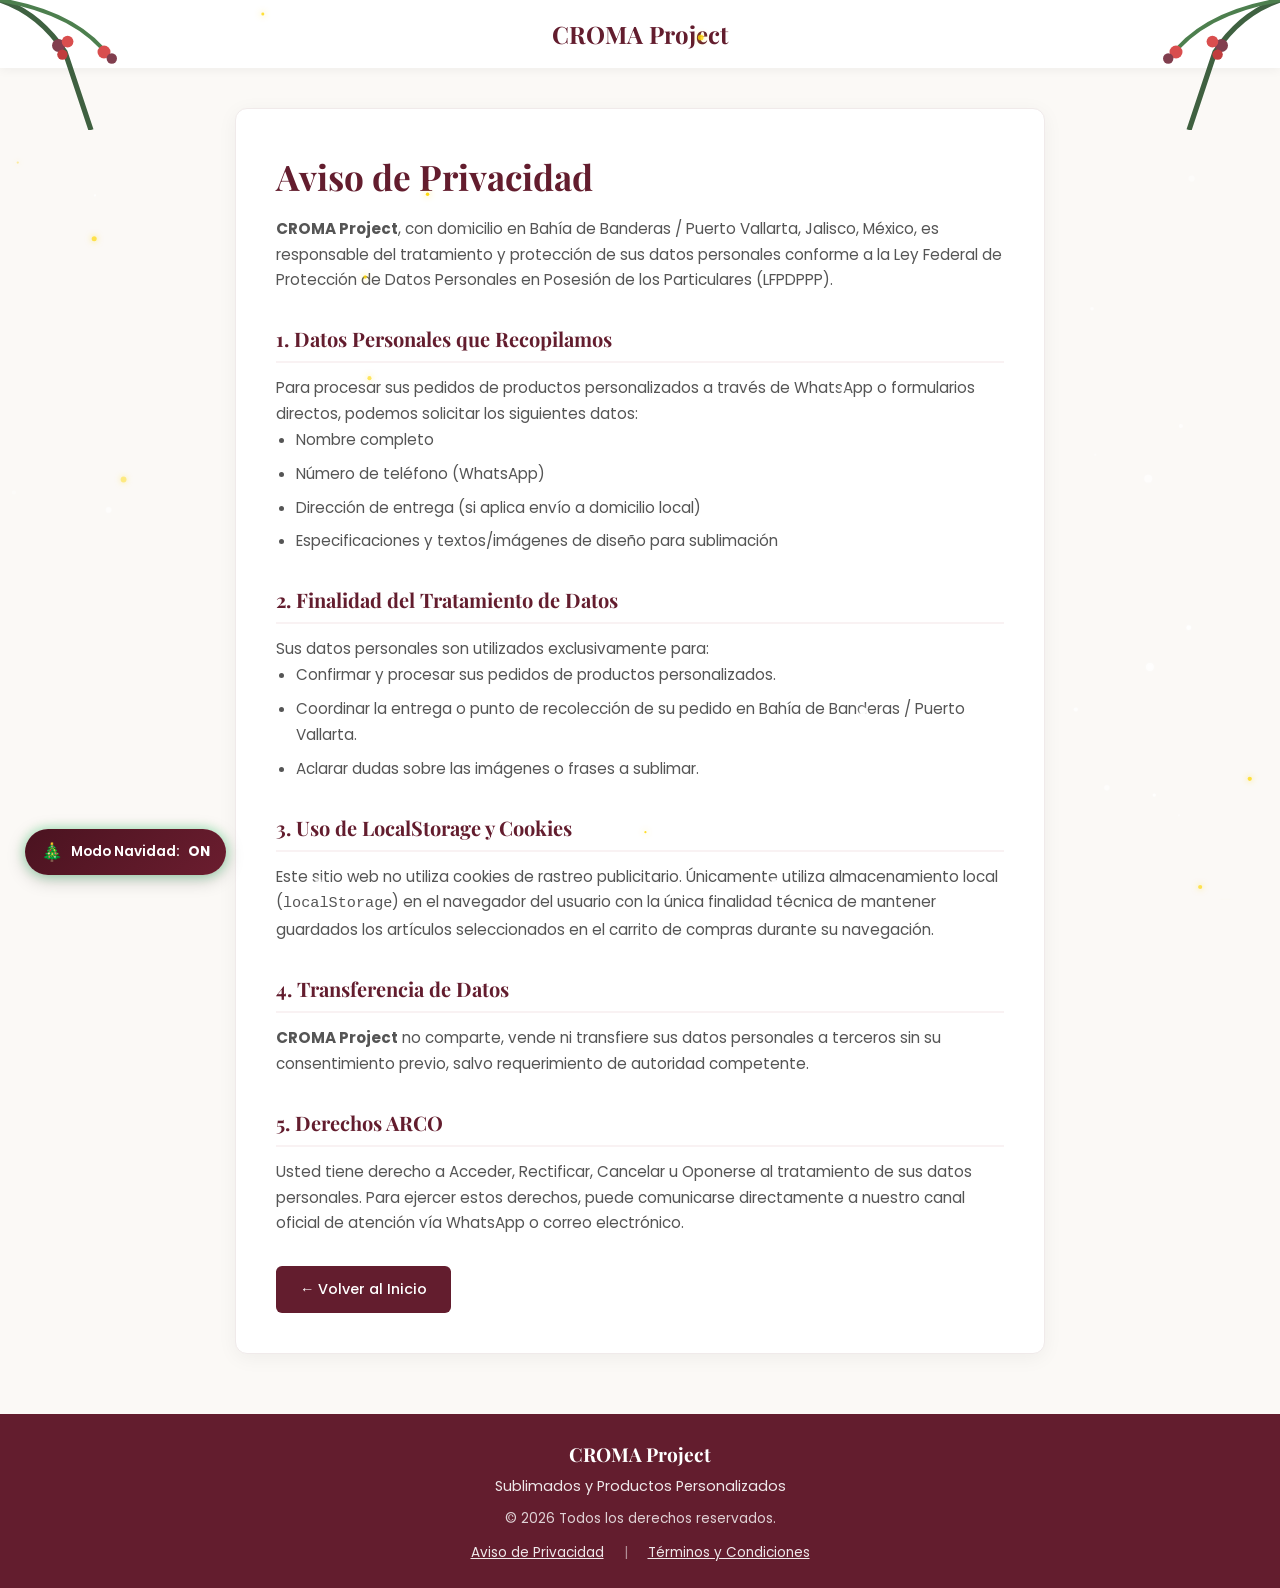
==== commit ad1e0c9e: "estilo de navidad" ====
--- a/aviso-de-privacidad.html
+++ b/aviso-de-privacidad.html
@@ -9,7 +9,7 @@
     <link rel="preconnect" href="https://fonts.gstatic.com" crossorigin>
     <link href="https://fonts.googleapis.com/css2?family=Playfair+Display:wght@600;700&family=Poppins:wght@300;400;500;600&display=swap" rel="stylesheet">
     <link rel="stylesheet" href="assets/css/style.css">
-    <link rel="stylesheet" href="assets/css/halloween.css">
+    <link rel="stylesheet" href="assets/css/navidad.css">
     <style>
         body {
             background-color: #fbf9f6;
@@ -165,6 +165,6 @@
             </div>
         </div>
     </footer>
-    <script src="./assets/js/halloween.js" defer></script>
+    <script src="./assets/js/navidad.js" defer></script>
 </body>
 </html>
--- a/assets/css/style.css
+++ b/assets/css/style.css
@@ -675,7 +675,7 @@
     border-top: 1px solid #EAEAEA;
 }
 /* ===================================================
-   ADAPTACIÓN RESPONSIVA PARA CELULARES (MOBILE)
+ADAPTACIÓN RESPONSIVA PARA CELULARES (MOBILE)
    =================================================== */
 @media (max-width: 500px) {
     /* Evitar que cualquier elemento cause scroll horizontal en el celular */
--- a/assets/css/navidad.css
+++ b/assets/css/navidad.css
@@ -0,0 +1,577 @@
+/* ==========================================================================
+   CROMA PROJECT - TEMA NAVIDEÑO ELEGANTE ("Gothic Wine Christmas")
+   Conserva los colores base (Vino Tinto #6B1D2F y Crema #F8F5F0)
+   incorporando acentos dorados, nieve suave, ramas de pino y el trineo de Santa.
+   ========================================================================== */
+
+:root {
+    --xmas-gold: #0bb83f 100% /* compatibilidad de variables previas */;
+    --xmas-gold-soft: rgba(6, 165, 67, 0.15);
+    --xmas-red: #D32F2F;
+    --xmas-pine: #1E4620;
+    --xmas-glow: 0 0 18px rgba(6, 165, 67, 0.45);
+    --xmas-wine-glow: 0 0 18px rgba(107, 29, 47, 0.5);
+    --spooky-orange: #0bb83f 100% /* compatibilidad de variables previas */
+    --spooky-glow: var(--xmas-glow);
+}
+
+/* --------------------------------------------------------------------------
+   1. GUIRNALDAS / RAMAS DE ACEBO EN ESQUINAS SUPERIORES
+   -------------------------------------------------------------------------- */
+.spooky-web-top-left,
+.spooky-web-top-right {
+    position: fixed !important;
+    top: 0 !important;
+    width: 130px;
+    height: 130px;
+    z-index: 999 !important;
+    pointer-events: none !important;
+    opacity: 0.85;
+    transition: opacity 0.3s ease;
+}
+
+.spooky-web-top-left {
+    left: 0 !important;
+    background: url("data:image/svg+xml,%3Csvg xmlns='http://www.w3.org/2000/svg' viewBox='0 0 100 100'%3E%3Cpath d='M0 0 Q 30 10, 50 40 Q 60 70, 70 100' stroke='%231E4620' stroke-width='4' fill='none'/%3E%3Cpath d='M0 0 Q 60 10, 85 45' stroke='%232E6930' stroke-width='3' fill='none'/%3E%3Ccircle cx='45' cy='35' r='5' fill='%236B1D2F'/%3E%3Ccircle cx='52' cy='32' r='4.5' fill='%23D32F2F'/%3E%3Ccircle cx='48' cy='42' r='4' fill='%23B71C1C'/%3E%3Ccircle cx='80' cy='40' r='5' fill='%23D32F2F'/%3E%3Ccircle cx='86' cy='45' r='4' fill='%236B1D2F'/%3E%3C/svg%3E") no-repeat top left;
+    background-size: contain;
+}
+
+.spooky-web-top-right {
+    right: 0 !important;
+    transform: scaleX(-1);
+    background: url("data:image/svg+xml,%3Csvg xmlns='http://www.w3.org/2000/svg' viewBox='0 0 100 100'%3E%3Cpath d='M0 0 Q 30 10, 50 40 Q 60 70, 70 100' stroke='%231E4620' stroke-width='4' fill='none'/%3E%3Cpath d='M0 0 Q 60 10, 85 45' stroke='%232E6930' stroke-width='3' fill='none'/%3E%3Ccircle cx='45' cy='35' r='5' fill='%236B1D2F'/%3E%3Ccircle cx='52' cy='32' r='4.5' fill='%23D32F2F'/%3E%3Ccircle cx='48' cy='42' r='4' fill='%23B71C1C'/%3E%3Ccircle cx='80' cy='40' r='5' fill='%23D32F2F'/%3E%3Ccircle cx='86' cy='45' r='4' fill='%236B1D2F'/%3E%3C/svg%3E") no-repeat top left;
+    background-size: contain;
+}
+
+/* --------------------------------------------------------------------------
+   2. CONTENEDOR DE SANTA CLAUS VOLADOR (DERECHA A IZQUIERDA - ORIENTACIÓN ORIGINAL)
+   -------------------------------------------------------------------------- */
+.santa-flyer {
+    position: fixed !important;
+    top: 70px !important;
+    right: -280px !important;     /* Empieza fuera de la pantalla por la derecha */
+    left: auto !important;
+    width: 220px !important;
+    height: auto !important;
+    z-index: 9999 !important;
+    pointer-events: none !important;
+    filter: drop-shadow(0 6px 12px rgba(0, 0, 0, 0.25));
+    animation: fly-across-rtl 18s linear infinite !important;
+}
+
+@keyframes fly-across-rtl {
+    0% {
+        transform: translateX(0) translateY(0) rotate(-4deg);
+        opacity: 0;
+    }
+    3% {
+        opacity: 1;
+    }
+    25% {
+        transform: translateX(-30vw) translateY(20px) rotate(2deg);
+    }
+    50% {
+        transform: translateX(-55vw) translateY(-10px) rotate(-3deg);
+    }
+    75% {
+        transform: translateX(-80vw) translateY(15px) rotate(3deg);
+    }
+    97% {
+        opacity: 1;
+    }
+    100% {
+        transform: translateX(calc(-100vw - 340px)) translateY(-5px) rotate(-1deg);
+        opacity: 0;
+    }
+}
+
+@media (max-width: 768px) {
+    .santa-flyer {
+        width: 140px !important;
+        top: 55px !important;
+        right: -200px !important;
+    }
+}
+
+/* Ajuste para pantallas móviles */
+@media (max-width: 768px) {
+    .santa-flyer {
+        width: 150px;
+        height: 90px;
+        top: 50px;
+        left: -200px;
+    }
+}
+
+/* --------------------------------------------------------------------------
+3. ENCABEZADO Y LOGO CON GORRO NAVIDEÑO
+   -------------------------------------------------------------------------- */
+.main-header {
+    border-bottom: 2px solid rgba(32, 177, 44, 0.25) !important;
+    position: sticky;
+    top: 0;
+    background: rgba(255, 255, 255, 0.96) !important;
+    backdrop-filter: blur(8px);
+}
+
+.logo {
+    position: relative;
+    display: inline-flex;
+    align-items: center;
+}
+
+.logo::after {
+    content: "🎅";
+    position: absolute;
+    top: -10px;
+    right: -16px;
+    font-size: 1.25rem;
+    filter: drop-shadow(0 2px 4px rgba(211, 47, 47, 0.4));
+    animation: xmas-hat-tilt 3s ease-in-out infinite alternate;
+}
+
+@keyframes xmas-hat-tilt {
+    0% { transform: translateY(0) rotate(-8deg); }
+    100% { transform: translateY(-3px) rotate(6deg); }
+}
+
+/* --------------------------------------------------------------------------
+4. BOTÓN DE CARRITO TEMÁTICO
+   -------------------------------------------------------------------------- */
+.btn-cart {
+    background: linear-gradient(135deg, var(--primary-color) 0%, #8A253C 100%) !important;
+    box-shadow: 0 3px 12px rgba(107, 29, 47, 0.35);
+    position: relative;
+    overflow: visible;
+    transition: all 0.3s cubic-bezier(0.175, 0.885, 0.32, 1.275) !important;
+}
+
+.btn-cart:hover {
+    box-shadow: var(--xmas-glow), 0 4px 15px rgba(107, 29, 47, 0.45) !important;
+    transform: translateY(-2px) scale(1.03);
+}
+
+/* --------------------------------------------------------------------------
+5. BUSCADOR CON RESPLANDOR DORADO
+   -------------------------------------------------------------------------- */
+.ae-search-box {
+    border-bottom: 1.5px solid rgba(107, 29, 47, 0.4) !important;
+    transition: all 0.3s ease;
+}
+
+.ae-search-box:focus-within {
+    border-bottom-color: var(--xmas-gold) !important;
+    box-shadow: 0 4px 12px rgba(32, 177, 44, 0.35);
+}
+
+.ae-search-box .search-icon {
+    transition: transform 0.3s ease;
+}
+
+.ae-search-box:focus-within .search-icon {
+    transform: rotate(15deg) scale(1.15);
+}
+
+/* --------------------------------------------------------------------------
+6. CARRUSEL
+   -------------------------------------------------------------------------- */
+.banner-carousel {
+    position: relative;
+    background: radial-gradient(circle at center, #FCFBF9 0%, #F5EFEB 100%) !important;
+}
+
+.carousel-arrow {
+    background: rgba(255, 255, 255, 0.92) !important;
+    color: var(--primary-color) !important;
+    box-shadow: 0 4px 12px rgba(107, 29, 47, 0.18) !important;
+    border: 1px solid rgba(32, 177, 44, 0.3) !important;
+}
+
+.carousel-arrow:hover {
+    background: var(--primary-color) !important;
+    color: #FFF !important;
+    box-shadow: 0 0 16px rgba(32, 177, 44, 0.6) !important;
+    border-color: var(--xmas-gold) !important;
+}
+
+/* --------------------------------------------------------------------------
+7. BANNER DE FRASE
+   -------------------------------------------------------------------------- */
+.quote-banner {
+    position: relative;
+    overflow: hidden;
+}
+
+.quote-serif {
+    position: relative;
+    z-index: 2;
+}
+
+.highlight-pink {
+    background: linear-gradient(135deg, #6B1D2F 0%, #9E2A44 50%, #0bb83f 100%) !important;
+    color: #FFFFFF !important;
+    text-shadow: 0 1px 4px rgba(0, 0, 0, 0.35);
+    box-shadow: 0 4px 15px rgba(32, 177, 44, 0.3);
+    border-radius: 25px;
+    padding: 4px 22px !important;
+    display: inline-block;
+    transition: transform 0.3s ease;
+}
+
+.highlight-pink:hover {
+    transform: scale(1.04) rotate(-1deg);
+    box-shadow: var(--xmas-glow);
+}
+
+.quote-handwriting {
+    text-shadow: 2px 2px 8px rgba(107, 29, 47, 0.2);
+    position: relative;
+}
+
+.quote-handwriting::after {
+    content: " ❄️";
+    font-size: 2rem;
+    vertical-align: middle;
+    display: inline-block;
+    animation: snowflake-twirl 4s ease-in-out infinite alternate;
+}
+
+@keyframes snowflake-twirl {
+    0% { transform: translateY(0) rotate(0deg); }
+    100% { transform: translateY(-4px) rotate(35deg); }
+}
+
+.underline-brush {
+    background: linear-gradient(90deg, #6B1D2F 0%, var(--xmas-gold) 100%) !important;
+    box-shadow: 0 2px 8px rgba(32, 177, 44, 0.4);
+}
+
+/* --------------------------------------------------------------------------
+8. CATÁLOGO & PRODUCTOS
+   -------------------------------------------------------------------------- */
+.catalog h2 {
+    position: relative;
+    display: inline-block;
+    left: 50%;
+    transform: translateX(-50%);
+}
+
+.catalog h2::before {
+    content: "🎄 ";
+    font-size: 1.6rem;
+    vertical-align: middle;
+}
+
+.catalog h2::after {
+    content: " ✨";
+    font-size: 1.6rem;
+    vertical-align: middle;
+}
+
+.product-card {
+    position: relative;
+    border: 1px solid rgba(107, 29, 47, 0.08);
+    transition: all 0.35s cubic-bezier(0.25, 0.8, 0.25, 1) !important;
+    overflow: hidden;
+}
+
+.product-card::before {
+    content: "🎁 Edición Navideña";
+    position: absolute;
+    top: 14px;
+    right: 14px;
+    background: linear-gradient(135deg, var(--primary-color) 0%, #0bb83f 100%);
+    color: #FFFFFF;
+    font-size: 0.68rem;
+    font-weight: 700;
+    letter-spacing: 0.5px;
+    padding: 3px 10px;
+    border-radius: 20px;
+    box-shadow: 0 2px 8px rgba(212, 175, 55, 0.35);
+    z-index: 5;
+    pointer-events: none;
+    transition: transform 0.3s ease;
+}
+
+.product-card:hover {
+    transform: translateY(-6px);
+    box-shadow: 0 12px 30px rgba(107, 29, 47, 0.16), 0 0 16px rgba(32, 177, 44, 0.25) !important;
+    border-color: rgba(32, 177, 44, 0.45);
+}
+
+.product-card:hover::before {
+    transform: scale(1.08);
+    box-shadow: 0 0 12px rgba(32, 177, 44, 0.6);
+}
+
+.product-card:hover .product-img {
+    transform: scale(1.03);
+    transition: transform 0.4s ease;
+}
+
+.btn-add {
+    background: linear-gradient(135deg, var(--primary-color) 0%, #8A253C 100%) !important;
+    position: relative;
+    overflow: hidden;
+    transition: all 0.3s ease !important;
+}
+
+.btn-add:hover {
+    background: linear-gradient(135deg, #8A253C 0%, #0bb83f 100%) !important;
+    box-shadow: 0 4px 15px rgba(32, 177, 44, 0.4) !important;
+    transform: translateY(-2px);
+}
+
+/* --------------------------------------------------------------------------
+9. BOTONES DE INFORMACIÓN
+   -------------------------------------------------------------------------- */
+.info-btn {
+    border: 2px solid rgba(107, 29, 47, 0.15) !important;
+    box-shadow: 0 4px 15px rgba(107, 29, 47, 0.05) !important;
+}
+
+.info-btn:hover {
+    border-color: var(--xmas-gold) !important;
+    box-shadow: 0 6px 20px rgba(255, 215, 0, 0.25) !important;
+    transform: translateY(-3px) scale(1.01);
+}
+
+/* --------------------------------------------------------------------------
+10. TOAST NOTIFICACIÓN
+   -------------------------------------------------------------------------- */
+.toast {
+    background: linear-gradient(135deg, #3B0E19 0%, #6B1D2F 70%, #0bb83f 100%) !important;
+    border: 1px solid rgba(32, 177, 44, 0.3) !important;
+    box-shadow: 0 8px 24px rgba(0, 0, 0, 0.3), var(--xmas-glow) !important;
+}
+
+/* --------------------------------------------------------------------------
+11. MODAL DEL CARRITO
+   -------------------------------------------------------------------------- */
+.modal-content {
+    border: 2px solid rgba(107, 29, 47, 0.2);
+    box-shadow: 0 15px 40px rgba(0, 0, 0, 0.3), 0 0 20px rgba(107, 29, 47, 0.15);
+}
+
+.modal-content h2::before {
+    content: "🎁 ";
+}
+
+/* --------------------------------------------------------------------------
+12. CANVAS DE NIEVE
+   -------------------------------------------------------------------------- */
+#spooky-particles-canvas,
+canvas {
+    position: fixed !important;
+    top: 0 !important;
+    left: 0 !important;
+    width: 100vw !important;
+    height: 100vh !important;
+    pointer-events: none !important;
+    z-index: 996 !important;
+}
+
+/* --------------------------------------------------------------------------
+13. BOTÓN FLOTANTE (TOGGLE)
+   -------------------------------------------------------------------------- */
+.spooky-toggle-btn {
+    position: fixed;
+    bottom: 25px;
+    left: 25px;
+    z-index: 999;
+    background: linear-gradient(135deg, #4A1320 0%, #6B1D2F 100%);
+    color: #FFFFFF;
+    border: 2px solid var(--xmas-gold);
+    padding: 10px 16px;
+    border-radius: 50px;
+    font-size: 0.85rem;
+    font-family: 'Poppins', sans-serif;
+    font-weight: 600;
+    cursor: pointer;
+    display: flex;
+    align-items: center;
+    gap: 8px;
+    box-shadow: 0 4px 18px rgba(0, 0, 0, 0.25), 0 0 12px rgba(0, 255, 98, 0.35);
+    transition: all 0.3s ease;
+}
+
+.spooky-toggle-btn:hover {
+    transform: translateY(-3px) scale(1.05);
+    box-shadow: 0 6px 22px rgba(0, 0, 0, 0.3), var(--xmas-glow);
+}
+
+.spooky-toggle-btn .toggle-icon {
+    font-size: 1.1rem;
+    animation: xmas-hat-tilt 2.5s ease-in-out infinite alternate;
+}
+
+/* Ocultar elementos al desactivar */
+body.spooky-off .spooky-web-top-left,
+body.spooky-off .spooky-web-top-right,
+body.spooky-off .santa-flyer,
+body.spooky-off #spooky-particles-canvas,
+body.spooky-off .product-card::before,
+body.spooky-off .logo::after {
+    display: none !important;
+}
+
+/* --------------------------------------------------------------------------
+14. PÁGINA DE DETALLE Y PERSONALIZADOR
+   -------------------------------------------------------------------------- */
+.product-detail-layout .form-group select:not(:disabled):focus,
+.product-detail-layout .form-group input:focus,
+.product-detail-layout .customizer-control:focus {
+    border-color: var(--xmas-gold) !important;
+    outline: 2px solid rgba(32, 177, 44, 0.3) !important;
+    box-shadow: 0 0 14px rgba(32, 177, 44, 0.3) !important;
+}
+
+.btn-add-to-cart {
+    background: linear-gradient(135deg, var(--primary-color) 0%, #8A253C 100%) !important;
+    box-shadow: 0 0 0 2px rgba(107, 29, 47, 0.12), 0 4px 15px rgba(107, 29, 47, 0.25) !important;
+}
+
+.btn-add-to-cart:hover {
+    box-shadow: 0 0 0 4px rgba(255, 215, 0, 0.35), var(--xmas-glow) !important;
+    transform: translateY(-2px);
+}
+
+#prev-gallery-btn,
+#next-gallery-btn {
+    background: var(--primary-color) !important;
+    box-shadow: 0 2px 8px rgba(107, 29, 47, 0.3) !important;
+    transition: all 0.3s ease !important;
+}
+
+#prev-gallery-btn:hover,
+#next-gallery-btn:hover {
+    background: var(--xmas-gold) !important;
+    color: #4A1320 !important;
+    box-shadow: 0 0 12px rgba(255, 215, 0, 0.6) !important;
+    transform: translateY(-50%) scale(1.1) !important;
+}
+
+/* --------------------------------------------------------------------------
+15. AJUSTES RESPONSIVOS PARA MÓVIL
+   -------------------------------------------------------------------------- */
+@media (max-width: 768px) {
+    .spooky-web-top-left,
+    .spooky-web-top-right {
+        width: 85px !important;
+        height: 85px !important;
+    }
+
+    .santa-flyer {
+        font-size: 1.6rem;
+        top: 60px;
+    }
+
+    body, header {
+        margin-top: 0 !important;
+        padding-top: 0 !important;
+    }
+
+    .spooky-toggle-btn,
+    button[class*="spooky"], 
+    #spooky-toggle {
+        transform: scale(0.85);
+        transform-origin: bottom left;
+        bottom: 12px !important;
+        left: 10px !important;
+        padding: 6px 12px !important;
+        font-size: 13px !important;
+    }
+}
+
+/* ==========================================================================
+EFECTO ESCARCHADO Y CAPA DE HIELO PARA BOTONES
+   ========================================================================== */
+
+/* 1. Base escarchada general para botones interactivos */
+.btn-add,
+.btn-cart,
+.btn-add-to-cart,
+.info-btn {
+    position: relative !important;
+    overflow: hidden !important;
+    /* Resplandor cristalino y borde blanco escarchado */
+    border: 1px solid rgba(255, 255, 255, 0.45) !important;
+    box-shadow: 
+        inset 0 1px 2px rgba(255, 255, 255, 0.65),      /* Línea de escarcha superior */
+        inset 0 -1px 3px rgba(180, 220, 255, 0.25),     /* Reflejo azulado sutil */
+        0 4px 14px rgba(107, 29, 47, 0.25) !important;
+    backdrop-filter: blur(3px);
+}
+
+/* 2. Capa de nieve/escarcha acumulada en el borde superior (::before) */
+.btn-add::before,
+.btn-cart::before,
+.btn-add-to-cart::before {
+    content: '' !important;
+    position: absolute !important;
+    top: 0 !important;
+    left: 0 !important;
+    right: 0 !important;
+    height: 35% !important;
+    /* Degradado blanco nieve translúcido */
+    background: linear-gradient(180deg, rgba(255, 255, 255, 0.55) 0%, rgba(255, 255, 255, 0.08) 75%, transparent 100%) !important;
+    border-radius: inherit !important;
+    pointer-events: none !important;
+    z-index: 1 !important;
+}
+
+/* 3. Destello de hielo que recorre el botón al pasar el cursor (::after) */
+.btn-add::after,
+.btn-cart::after,
+.btn-add-to-cart::after,
+.info-btn::after {
+    content: '' !important;
+    position: absolute !important;
+    top: -50% !important;
+    left: -120% !important;
+    width: 60% !important;
+    height: 200% !important;
+    background: linear-gradient(
+        115deg,
+        rgba(255, 255, 255, 0) 0%,
+        rgba(255, 255, 255, 0.35) 45%,
+        rgba(220, 245, 255, 0.8) 50%,
+        rgba(255, 255, 255, 0.35) 55%,
+        rgba(255, 255, 255, 0) 100%
+    ) !important;
+    transform: rotate(25deg) !important;
+    pointer-events: none !important;
+    transition: none !important;
+    z-index: 2 !important;
+}
+
+/* Disparar el destello brillante en hover */
+.btn-add:hover::after,
+.btn-cart:hover::after,
+.btn-add-to-cart:hover::after,
+.info-btn:hover::after {
+    left: 160% !important;
+    transition: left 0.75s ease-in-out !important;
+}
+
+/* 4. Resplandor gélido + dorado al interactuar (Hover) */
+.btn-add:hover,
+.btn-cart:hover,
+.btn-add-to-cart:hover {
+    border-color: rgba(255, 255, 255, 0.85) !important;
+    box-shadow: 
+        inset 0 1px 3px rgba(255, 255, 255, 0.8),
+        0 0 16px rgba(200, 235, 255, 0.6),            /* Aura de hielo */
+        0 4px 18px rgba(42, 99, 59, 0.35) !important; /* Resplandor cálido */
+    transform: translateY(-2px) !important;
+}
+
+/* Mantener el texto siempre por encima de las capas de escarcha */
+.btn-add *,
+.btn-cart *,
+.btn-add-to-cart *,
+.info-btn * {
+    position: relative !important;
+    z-index: 3 !important;
+    text-shadow: 0 1px 3px rgba(0, 0, 0, 0.35);
+}
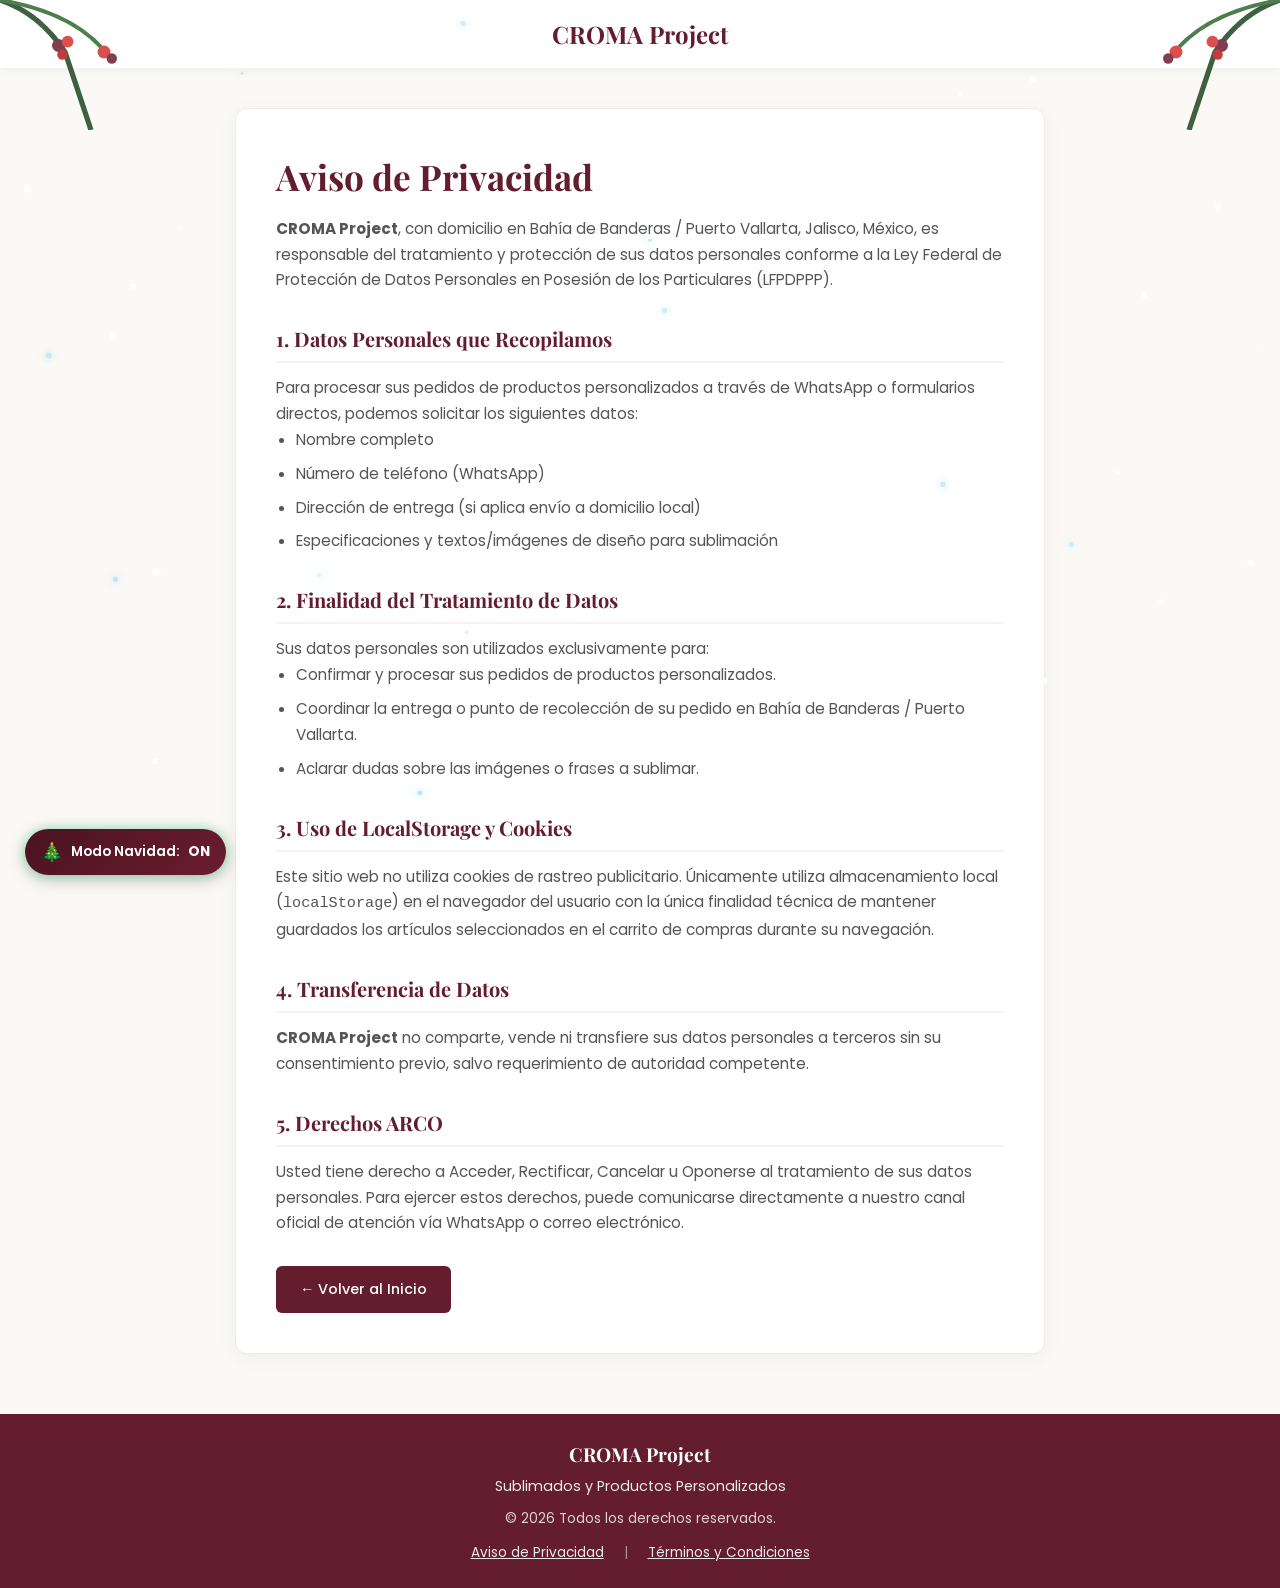
==== commit 161e4bdd: "Se agrego un script de analisis de la pagina" ====
--- a/aviso-de-privacidad.html
+++ b/aviso-de-privacidad.html
@@ -166,5 +166,6 @@
         </div>
     </footer>
     <script src="./assets/js/navidad.js" defer></script>
+    <script defer src="/_vercel/insights/script.js"></script>
 </body>
 </html>
--- a/assets/css/navidad.css
+++ b/assets/css/navidad.css
@@ -44,7 +44,7 @@
 }
 
 /* --------------------------------------------------------------------------
-   2. CONTENEDOR DE SANTA CLAUS VOLADOR (DERECHA A IZQUIERDA - ORIENTACIÓN ORIGINAL)
+2. CONTENEDOR DE SANTA CLAUS VOLADOR (DERECHA A IZQUIERDA - ORIENTACIÓN ORIGINAL)
    -------------------------------------------------------------------------- */
 .santa-flyer {
     position: fixed !important;
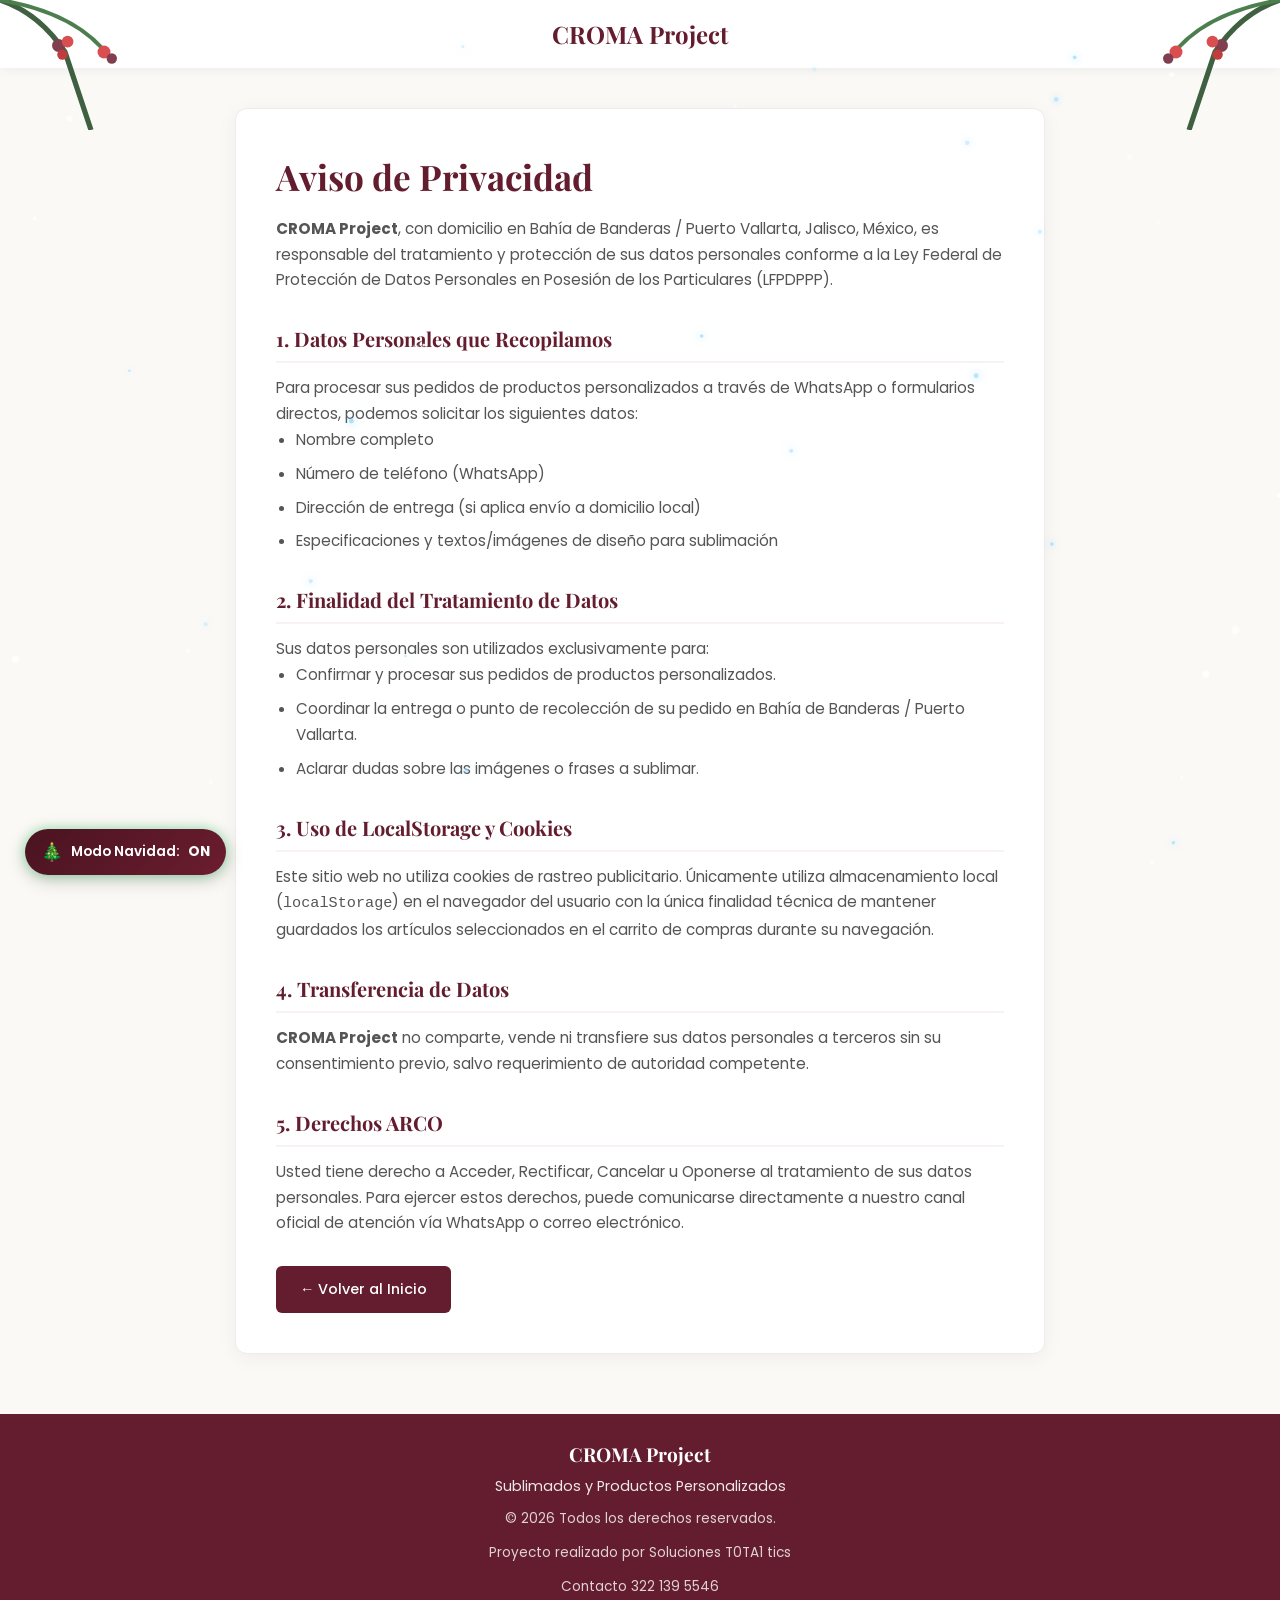
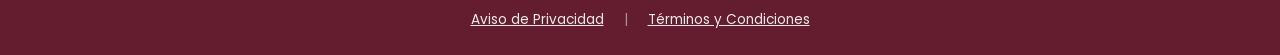
==== commit e45d3278: "Se actualizo la vista del carrusel y se homologo el footes para todas las pestañas" ====
--- a/aviso-de-privacidad.html
+++ b/aviso-de-privacidad.html
@@ -151,17 +151,17 @@
         </div>
     </div>
 
-    <!-- Pie de página -->
-    <footer>
+    <footer style="background-color: #631d2e; color: #ffffff; text-align: center; padding: 25px 15px;">
         <div style="max-width: 1200px; margin: 0 auto;">
             <h3 style="margin: 0 0 5px 0; font-family: 'Playfair Display', serif; font-size: 1.2rem; color: #ffffff;">CROMA Project</h3>
             <p style="margin: 0 0 10px 0; font-size: 0.9rem; opacity: 0.9;">Sublimados y Productos Personalizados</p>
             <p style="margin: 0 0 12px 0; font-size: 0.85rem; opacity: 0.8;">© 2026 Todos los derechos reservados.</p>
-
+            <p style="margin: 0 0 12px 0; font-size: 0.85rem; opacity: 0.8;">Proyecto realizado por Soluciones T0TA1 tics</p>
+            <p style="margin: 0 0 12px 0; font-size: 0.85rem; opacity: 0.8;">Contacto 322 139 5546 </p>
             <div style="display: flex; justify-content: center; gap: 20px; font-size: 0.85rem;">
-                <a href="aviso-de-privacidad.html" style="color: #ffffff; text-decoration: underline; opacity: 0.9;">Aviso de Privacidad</a>
+                <a href="aviso-de-privacidad.html" style="color: #ffffff; text-decoration: underline; opacity: 0.9; transition: opacity 0.2s;" onmouseover="this.style.opacity='1'" onmouseout="this.style.opacity='0.9'">Aviso de Privacidad</a>
                 <span style="opacity: 0.5;">|</span>
-                <a href="terminos-y-condiciones.html" style="color: #ffffff; text-decoration: underline; opacity: 0.9;">Términos y Condiciones</a>
+                <a href="terminos-y-condiciones.html" style="color: #ffffff; text-decoration: underline; opacity: 0.9; transition: opacity 0.2s;" onmouseover="this.style.opacity='1'" onmouseout="this.style.opacity='0.9'">Términos y Condiciones</a>
             </div>
         </div>
     </footer>
--- a/assets/css/style.css
+++ b/assets/css/style.css
@@ -1,748 +1,22 @@
-/* RESET BÁSICO Y VARIABLES */
-* {
-    margin: 0;
-    padding: 0;
-    box-sizing: border-box;
-}
+/* ==========================================================================
+CROMA PROJECT - ARCHIVO CENTRAL DE ESTILOS (ÍNDICE MODULAR)
+========================================================================== */
 
-:root {
-    --primary-color: #6B1D2F;
-    --secondary-color: #F8F5F0;
-    --text-color: #2C2C2C;
-    --card-bg: #FFFFFF;
-    --accent-color: #4A1320;
-}
+/* 1. Base y Variables */
+@import url('./base/global.css');
 
-body {
-    font-family: 'Poppins', sans-serif;
-    background-color: var(--secondary-color);
-    color: var(--text-color);
-    line-height: 1.6;
-    overflow-x: hidden;
-}
+/* 2. Estructura Principal (Header y Footer) */
+@import url('./layout/header.css');
+@import url('./layout/footer.css');
 
-h1, h2, h3 {
-    font-family: 'Playfair Display', serif;
-    color: var(--primary-color);
-}
+/* 3. Componentes Reutilizables */
+@import url('./components/carousel-banner.css');
+@import url('./components/modal-cart.css');
 
-/* HEADER */
-.main-header {
-    background-color: #FFFFFF;
-    box-shadow: 0 2px 10px rgba(0, 0, 0, 0.05);
-    position: sticky;
-    top: 0;
-    z-index: 100;
-}
+/* 4. Vistas y Páginas Específicas */
+@import url('./pages/catalogo.css');
+@import url('./pages/sublimados.css');
+@import url('./pages/faq.css');
 
-.header-container {
-    max-width: 1300px;
-    margin: 0 auto;
-    padding: 12px 20px;
-    display: flex;
-    justify-content: space-between;
-    align-items: center;
-}
-
-.logo-img {
-    height: 48px;
-    width: auto;
-}
-
-.main-nav ul {
-    display: flex;
-    list-style: none;
-    gap: 25px;
-}
-
-.main-nav a {
-    text-decoration: none;
-    color: var(--text-color);
-    font-weight: 500;
-    font-size: 0.95rem;
-    transition: color 0.3s;
-}
-
-.main-nav a:hover {
-    color: var(--primary-color);
-}
-
-.header-right {
-    display: flex;
-    align-items: center;
-    gap: 20px;
-}
-
-/* BUSCADOR */
-.ae-search-box {
-    display: flex;
-    align-items: center;
-    position: relative;
-    border-bottom: 1px solid #777;
-    padding: 2px 5px;
-}
-
-.ae-search-box .search-icon {
-    font-size: 0.85rem;
-    color: #555;
-    margin-right: 6px;
-}
-
-.ae-search-box input {
-    border: none;
-    background: transparent;
-    outline: none;
-    font-size: 0.9rem;
-    width: 110px;
-    transition: width 0.3s ease;
-}
-
-.ae-search-box input:focus {
-    width: 160px;
-}
-
-.btn-cart {
-    background-color: var(--primary-color);
-    color: #FFFFFF;
-    border: none;
-    padding: 8px 16px;
-    border-radius: 20px;
-    cursor: pointer;
-    font-weight: 600;
-    font-size: 0.85rem;
-    transition: background-color 0.3s;
-}
-
-.btn-cart:hover {
-    background-color: var(--accent-color);
-}
-
-/* CARRUSEL HORIZONTAL A PANTALLA COMPLETA */
-.banner-carousel {
-    position: relative;
-    width: 100vw;
-    margin-left: calc(-50vw + 50%);
-    margin-right: calc(-50vw + 50%);
-    background-color: #FAF6F5;
-    height: 460px;
-    overflow: hidden;
-}
-
-.carousel-track-container {
-    width: 100%;
-    max-width: 1200px; /* Ancho máximo para que no se estire infinito en pantallas grandes */
-    margin: 0 auto;
-    overflow: hidden;
-    position: relative;
-}
-
-.carousel-track {
-    display: flex;
-    transition: transform 0.5s ease-in-out;
-    padding: 0;
-    margin: 0;
-    list-style: none;
-}
-
-.carousel-slide {
-    min-width: 100%;
-    box-sizing: border-box;
-    display: flex;
-    justify-content: center;
-    align-items: center;
-}
-
-.carousel-slide img {
-    width: 100%;
-    height: auto;
-    max-height: 480px; /* Controla la altura máxima para que no ocupe toda la pantalla */
-    object-fit: contain; 
-    display: block;
-}
-
-.carousel-arrow {
-    position: absolute;
-    top: 50%;
-    transform: translateY(-50%);
-    background: rgba(255, 255, 255, 0.8);
-    color: var(--primary-color);
-    border: none;
-    width: 45px;
-    height: 45px;
-    border-radius: 50%;
-    font-size: 1.2rem;
-    cursor: pointer;
-    z-index: 10;
-    box-shadow: 0 4px 10px rgba(0,0,0,0.15);
-    transition: all 0.3s ease;
-}
-
-.carousel-arrow:hover {
-    background: var(--primary-color);
-    color: #FFF;
-}
-
-.carousel-arrow.prev { left: 25px; }
-.carousel-arrow.next { right: 25px; }
-
-/* BANNER DE FRASE PROMOCIONAL */
-.quote-banner {
-    text-align: center;
-    padding: 40px 20px 20px 20px;
-    background-color: var(--secondary-color);
-    display: flex;
-    justify-content: center;
-    align-items: center;
-    width: 100%;
-}
-
-.quote-container {
-    max-width: 1050px;
-    width: 100%;
-    margin: 0 auto;
-}
-
-.quote-serif {
-    font-family: 'Playfair Display', serif;
-    font-size: 2.1rem;
-    font-weight: 600;
-    color: var(--primary-color);
-    line-height: 1.4;
-    margin: 0;
-}
-
-.highlight-pink {
-    background-color: #FFB3CB;
-    color: var(--primary-color);
-    padding: 3px 18px;
-    border-radius: 25px;
-    display: inline-block;
-    font-style: italic;
-    margin-left: 5px;
-}
-
-.quote-handwriting-wrapper {
-    margin-top: 15px;
-}
-
-.quote-handwriting {
-    font-family: 'Caveat', cursive;
-    font-size: 3.6rem;
-    font-weight: 700;
-    color: var(--primary-color);
-    position: relative;
-    display: inline-block;
-    line-height: 1;
-}
-
-.underline-brush {
-    display: block;
-    width: 115%;
-    height: 4px;
-    background-color: #E85D75;
-    border-radius: 4px;
-    margin: 6px auto 0 -7.5%;
-    transform: rotate(-1.5deg);
-}
-
-/* CATÁLOGO DE PRODUCTOS */
-.catalog {
-    max-width: 1200px;
-    margin: 40px auto;
-    padding: 0 20px;
-}
-
-.catalog h2 {
-    text-align: center;
-    font-size: 2rem;
-    margin-bottom: 30px;
-}
-
-.products-grid {
-    display: grid;
-    grid-template-columns: repeat(auto-fit, minmax(280px, 1fr));
-    gap: 30px;
-}
-
-.product-card {
-    background-color: var(--card-bg);
-    border-radius: 12px;
-    padding: 20px;
-    box-shadow: 0 4px 15px rgba(0, 0, 0, 0.05);
-    display: flex;
-    flex-direction: column;
-    justify-content: space-between;
-}
-
-.product-img {
-    width: 100%;
-    height: 220px;
-    object-fit: contain;
-    background-color: #F9F9F9;
-    padding: 10px;
-    border-radius: 8px;
-    margin-bottom: 15px;
-}
-
-.product-card h3 {
-    font-size: 1.1rem;
-    margin-bottom: 5px;
-}
-
-.product-price {
-    font-weight: 600;
-    color: var(--primary-color);
-    margin-bottom: 15px;
-}
-
-.form-group {
-    margin-bottom: 10px;
-}
-
-.form-group label {
-    display: block;
-    font-size: 0.8rem;
-    margin-bottom: 3px;
-}
-
-.form-group select,
-.form-group input {
-    width: 100%;
-    padding: 7px;
-    border: 1px solid #DDD;
-    border-radius: 6px;
-    font-family: inherit;
-    font-size: 0.85rem;
-}
-
-/* Controles de personalización: realce en el vino de la marca. */
-.product-detail-layout .form-group select,
-.product-detail-layout .form-group input,
-.product-detail-layout .customizer-control {
-    box-sizing: border-box;
-    width: 100%;
-    padding: 10px 14px;
-    border: 1px solid #d8c9c8;
-    border-radius: 8px;
-    background-color: #faf8f5;
-    color: var(--text-color);
-    font: inherit;
-    font-size: 0.9rem;
-    box-shadow: 0 2px 5px rgba(74, 19, 32, 0.06);
-    transition: transform 0.3s ease, border-color 0.3s ease, box-shadow 0.3s ease, background-color 0.3s ease;
-}
-
-.product-detail-layout .customizer-control {
-    min-height: 44px;
-}
-
-.product-detail-layout textarea.customizer-control {
-    min-height: 110px;
-    resize: vertical;
-}
-
-.product-detail-layout .form-group select:not(:disabled):hover,
-.product-detail-layout .form-group input:hover,
-.product-detail-layout .customizer-control:hover {
-    border-color: var(--primary-color);
-    background-color: #fff;
-    box-shadow: 0 6px 16px rgba(107, 29, 47, 0.14);
-}
-
-.product-detail-layout .form-group select:not(:disabled):focus,
-.product-detail-layout .form-group input:focus,
-.product-detail-layout .customizer-control:focus {
-    transform: translateY(-3px);
-    border-color: var(--primary-color);
-    background-color: #fff;
-    outline: 2px solid rgba(107, 29, 47, 0.18);
-    outline-offset: 2px;
-    box-shadow: 0 8px 18px rgba(107, 29, 47, 0.16);
-}
-
-.product-detail-layout .form-group select:disabled {
-    cursor: not-allowed;
-    opacity: 0.65;
-}
-
-.btn-add {
-    background-color: var(--primary-color);
-    color: #FFFFFF;
-    border: none;
-    padding: 10px;
-    border-radius: 6px;
-    width: 100%;
-    cursor: pointer;
-    font-weight: 600;
-    margin-top: 10px;
-    transition: background-color 0.3s;
-}
-
-.btn-add:hover {
-    background-color: var(--accent-color);
-}
-
-.btn-add-to-cart {
-    position: relative;
-    display: inline-block;
-    width: 100%;
-    height: 50px;
-    padding: 12px 24px;
-    overflow: hidden;
-    background-color: var(--primary-color);
-    color: #FFFFFF;
-    font-size: 1rem;
-    text-align: center;
-    border-radius: 100px;
-    box-shadow: 0 0 0 2px rgba(107, 29, 47, 0.12);
-    transition: all 0.6s cubic-bezier(0.23, 1, 0.32, 1);
-}
-
-.btn-add-to-cart:hover {
-    background-color: var(--primary-color);
-    box-shadow: 0 0 0 5px rgba(107, 29, 47, 0.38);
-}
-
-.btn-add-to-cart .text {
-    position: relative;
-    z-index: 1;
-}
-
-.btn-add-to-cart .animation-circle {
-    position: absolute;
-    top: 50%;
-    left: 50%;
-    width: 20px;
-    height: 20px;
-    background-color: var(--accent-color);
-    border-radius: 50%;
-    opacity: 0;
-    transform: translate(-50%, -50%);
-    transition: all 0.8s cubic-bezier(0.23, 1, 0.32, 1);
-}
-
-.btn-add-to-cart:hover .animation-circle {
-    width: 200%;
-    height: 200%;
-    opacity: 1;
-}
-
-.btn-add-to-cart:focus-visible {
-    outline: 2px solid var(--primary-color);
-    outline-offset: 3px;
-}
-
-.btn-add-to-cart:active {
-    transform: scale(0.95);
-}
-
-/* SECCIÓN DE BOTONES INFORMATIVOS (FINAL DE PÁGINA) */
-.info-buttons-section {
-    width: 100%;
-    padding: 30px 20px 50px 20px;
-    background-color: var(--secondary-color);
-    border-top: 1px solid rgba(0, 0, 0, 0.05);
-}
-
-.info-buttons-container {
-    max-width: 1200px;
-    margin: 0 auto;
-    display: flex;
-    justify-content: center;
-    align-items: center;
-    gap: 20px;
-    flex-wrap: wrap;
-}
-
-.info-btn {
-    flex: 1;
-    min-width: 250px;
-    max-width: 380px;
-    background:
-        linear-gradient(#FFFFFF, #FFFFFF) padding-box,
-        linear-gradient(to bottom right, var(--primary-color) 0%, rgba(107, 29, 47, 0) 60%) border-box;
-    border: 2px solid transparent;
-    border-radius: 15px;
-    padding: 16px 20px;
-    display: flex;
-    align-items: center;
-    justify-content: center;
-    gap: 12px;
-    text-decoration: none;
-    color: #222222;
-    font-family: 'Poppins', sans-serif;
-    font-size: 0.92rem;
-    font-weight: 600;
-    box-shadow: 0 2px 5px rgba(0,0,0,0.02);
-    transition: all 0.3s ease;
-}
-
-.info-btn:hover {
-    background:
-        linear-gradient(#FFFFFF, #FFFFFF) padding-box,
-        linear-gradient(to bottom right, var(--primary-color) 0%, rgba(107, 29, 47, 0) 60%) border-box;
-    transform: translateY(-2px);
-    color: var(--primary-color);
-}
-
-.info-btn:hover,
-.info-btn:focus-visible {
-    animation: info-btn-outline-pulse 1.2s ease-in-out infinite;
-}
-
-@keyframes info-btn-outline-pulse {
-    0%, 100% {
-        box-shadow: 0 0 0 0 rgba(107, 29, 47, 0.16);
-    }
-    50% {
-        box-shadow: 0 0 0 5px rgba(107, 29, 47, 0.32);
-    }
-}
-
-@media (prefers-reduced-motion: reduce) {
-    .info-btn:hover,
-    .info-btn:focus-visible {
-        animation: none;
-    }
-}
-
-.info-btn .btn-icon {
-    font-size: 1.2rem;
-}
-
-/* MODAL Y TOAST */
-.modal {
-    display: none;
-    position: fixed;
-    top: 0; left: 0; width: 100%; height: 100%;
-    background-color: rgba(0, 0, 0, 0.5);
-    justify-content: center; align-items: center;
-    z-index: 1000;
-}
-
-.modal-content {
-    background-color: #FFFFFF;
-    padding: 30px;
-    border-radius: 12px;
-    width: 90%; max-width: 500px;
-    position: relative;
-    max-height: 80vh; overflow-y: auto;
-}
-
-.close-btn {
-    position: absolute; top: 15px; right: 20px;
-    font-size: 1.5rem; cursor: pointer;
-}
-
-.cart-item {
-    display: flex; justify-content: space-between; align-items: center;
-    padding: 10px 0; border-bottom: 1px solid #EEE;
-}
-
-.btn-remove {
-    background-color: #E74C3C; color: white; border: none;
-    padding: 4px 8px; border-radius: 4px; cursor: pointer;
-}
-
-.cart-total { margin: 20px 0; text-align: right; }
-
-.btn-whatsapp {
-    background-color: #25D366; color: white; border: none;
-    width: 100%; padding: 12px; border-radius: 6px;
-    font-weight: 600; cursor: pointer; font-size: 1rem;
-}
-
-.toast {
-    visibility: hidden; min-width: 280px;
-    background-color: var(--primary-color); color: #fff;
-    text-align: center; border-radius: 8px; padding: 14px 20px;
-    position: fixed; z-index: 2000; right: 20px; bottom: 30px;
-    font-size: 0.95rem; font-weight: 600;
-    box-shadow: 0 4px 12px rgba(0,0,0,0.2); opacity: 0;
-    transition: all 0.3s ease;
-}
-
-.toast.show { visibility: visible; opacity: 1; bottom: 40px; }
-
-/* FOOTER */
-.main-footer {
-    background-color: var(--primary-color);
-    color: #FFFFFF; text-align: center;
-    padding: 25px 20px;
-}
-
-.main-footer h3 { color: #FFFFFF; margin-bottom: 5px; }
-
-/* RESPONSIVO */
-@media (max-width: 850px) {
-    .quote-serif { font-size: 1.5rem; }
-    .quote-handwriting { font-size: 2.8rem; }
-    .info-buttons-container { flex-direction: column; gap: 12px; }
-    .info-btn { width: 100%; max-width: 100%; }
-}
-@media (max-width: 850px) {
-    .product-detail-layout {
-        grid-template-columns: 1fr !important;
-    }
-}
-/* SECCIÓN DE PREGUNTAS FRECUENTES (FAQ)*/
-.faq-wrapper-page {
-    max-width: 800px;
-    margin: 40px auto;
-    padding: 0 20px;
-    min-height: 55vh;
-}
-
-.faq-page-title {
-    font-family: 'Playfair Display', serif;
-    color: var(--primary-color);
-    font-size: 2.2rem;
-    font-weight: 700;
-    margin-bottom: 30px;
-    text-align: center;
-}
-
-.faq-accordion-container {
-    display: flex;
-    flex-direction: column;
-    gap: 14px;
-}
-
-.faq-accordion-card {
-    border: 1px solid #E2E2E2;
-    border-radius: 8px;
-    overflow: hidden;
-    background-color: var(--card-bg);
-    box-shadow: 0 2px 6px rgba(0, 0, 0, 0.03);
-    transition: border-color 0.3s ease;
-}
-
-.faq-accordion-btn {
-    width: 100%;
-    padding: 18px 22px;
-    background: var(--card-bg);
-    border: none;
-    display: flex;
-    justify-content: space-between;
-    align-items: center;
-    font-family: 'Poppins', sans-serif;
-    font-size: 0.98rem;
-    font-weight: 600;
-    color: var(--text-color);
-    text-align: left;
-    cursor: pointer;
-    transition: background-color 0.2s ease;
-}
-
-.faq-accordion-btn:hover {
-    background-color: #FAF8F5;
-}
-
-.faq-accordion-icon {
-    font-size: 1.3rem;
-    font-weight: bold;
-    color: var(--primary-color);
-    transition: transform 0.3s ease;
-    margin-left: 10px;
-}
-
-.faq-accordion-body {
-    max-height: 0;
-    overflow: hidden;
-    transition: max-height 0.3s ease, padding 0.3s ease;
-    background-color: #FAF8F5;
-    padding: 0 22px;
-}
-
-.faq-accordion-body p {
-    margin: 15px 0;
-    color: #555555;
-    line-height: 1.6;
-    font-size: 0.92rem;
-}
-
-/* Estado cuando la pregunta está abierta */
-.faq-accordion-card.active {
-    border-color: var(--primary-color);
-}
-
-.faq-accordion-card.active .faq-accordion-icon {
-    transform: rotate(90deg);
-}
-
-.faq-accordion-card.active .faq-accordion-body {
-    max-height: 300px;
-    border-top: 1px solid #EAEAEA;
-}
-/* ===================================================
-ADAPTACIÓN RESPONSIVA PARA CELULARES (MOBILE)
-   =================================================== */
-@media (max-width: 500px) {
-    /* Evitar que cualquier elemento cause scroll horizontal en el celular */
-    html, body {
-    padding-top: 65px; /* Compensa la altura del header en escritorio */
-}
-
-/* Ajuste de espacio superior para dispositivos móviles */
-
-    .main-header {
-    background-color: #FFFFFF;
-    box-shadow: 0 2px 10px rgba(0, 0, 0, 0.08);
-    position: fixed; /* Cambiado de sticky a fixed para asegurar fijación total */
-    top: 0;
-    left: 0;
-    width: 100%;
-    z-index: 1000;
-}
-
-    .header-container {
-        flex-direction: column;
-        align-items: center;
-        gap: 12px;
-        padding: 10px 15px;
-        width: 100%;
-    }
-
-    .logo-img {
-        height: 40px; /* Reducir un poco el tamaño del logo en celular */
-    }
-
-    .main-nav {
-        width: 100%;
-    }
-
-    .main-nav ul {
-        justify-content: center;
-        gap: 15px;
-        padding: 0;
-        margin: 0;
-    }
-
-    .main-nav a {
-        font-size: 0.88rem;
-    }
-
-    .header-right {
-        width: 100%;
-        justify-content: space-between;
-        gap: 10px;
-        padding-top: 5px;
-        border-top: 1px solid #F0F0F0;
-    }
-
-    .ae-search-box {
-        flex: 1;
-        max-width: 200px;
-    }
-
-    .ae-search-box input {
-        width: 100% !important; /* Para que encaje dinámicamente sin salirse */
-        font-size: 0.85rem;
-    }
-
-    .btn-cart {
-        padding: 6px 14px;
-        font-size: 0.8rem;
-        white-space: nowrap; /* Evita que el texto del carrito se rompa en 2 líneas */
-    }
-}
+/* 5. Adaptación Responsiva (Móvil y Tablet) */
+@import url('./responsive/media-queries.css');
